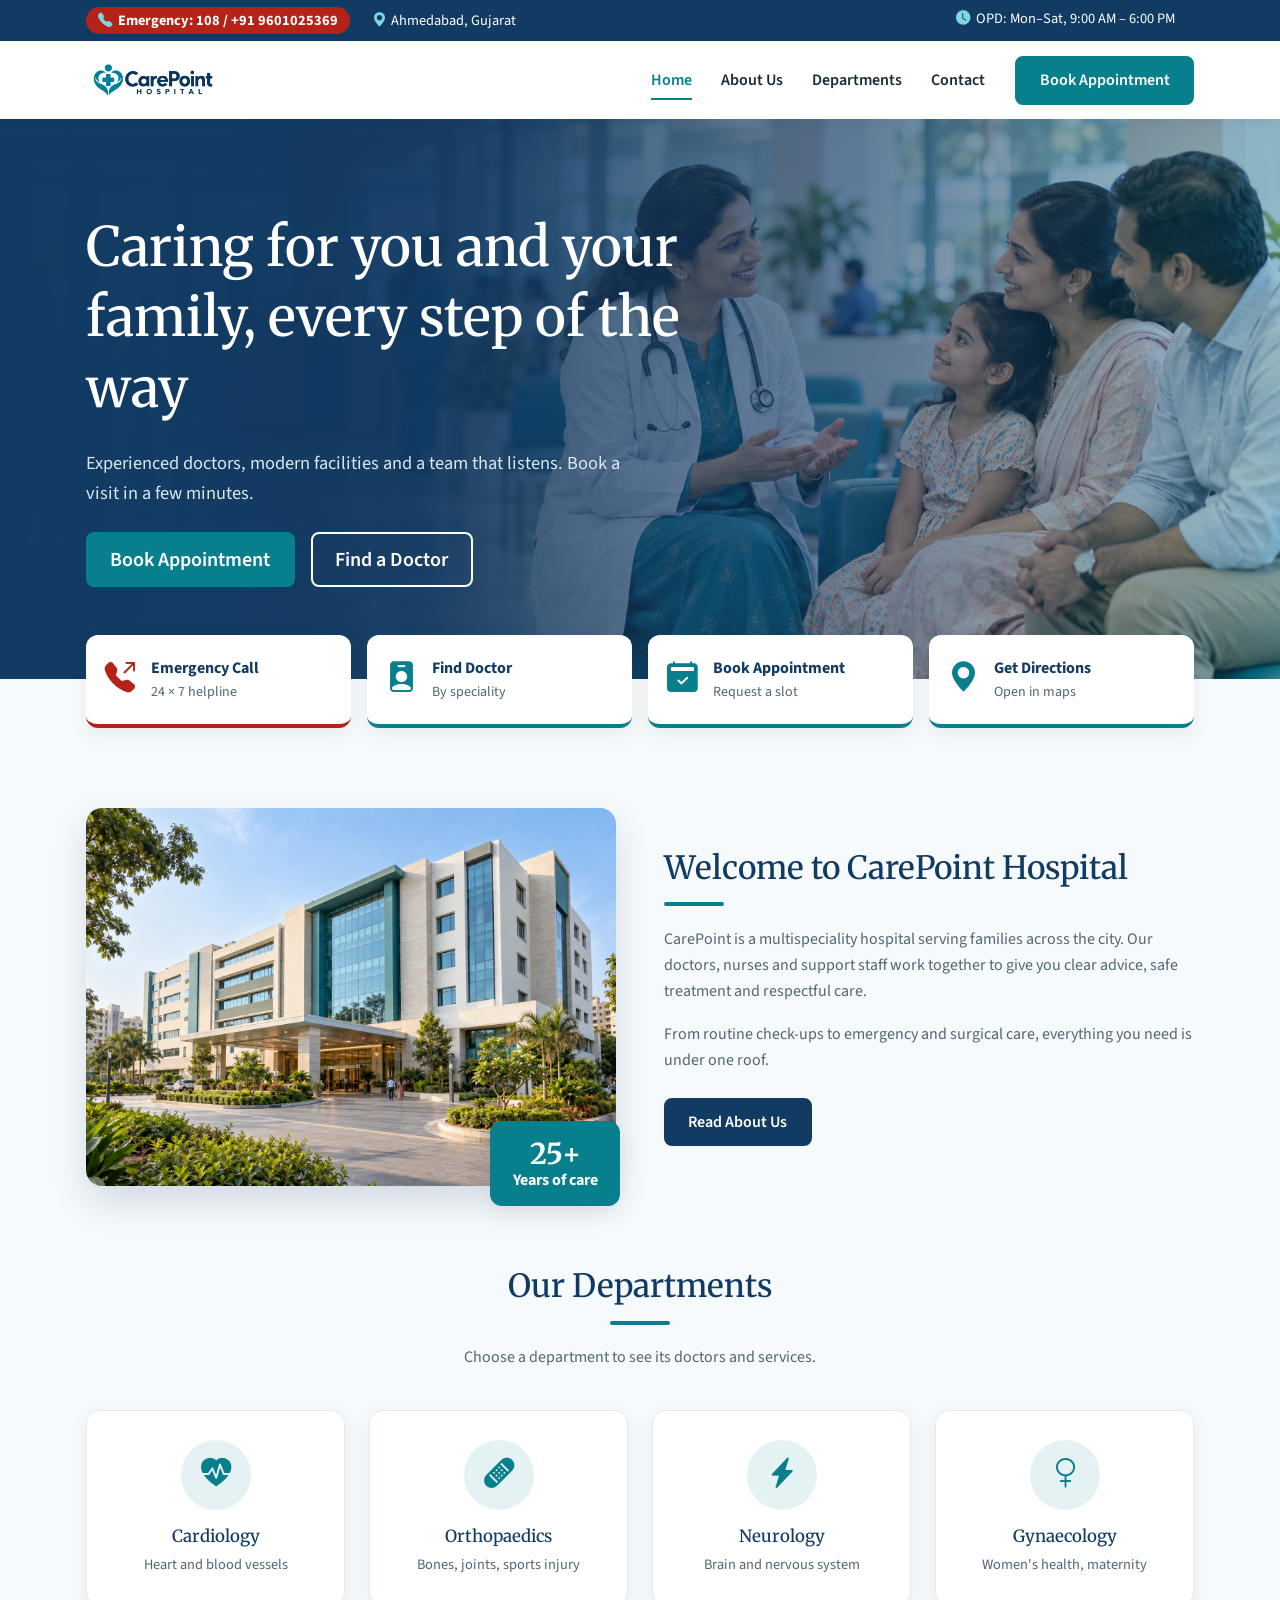
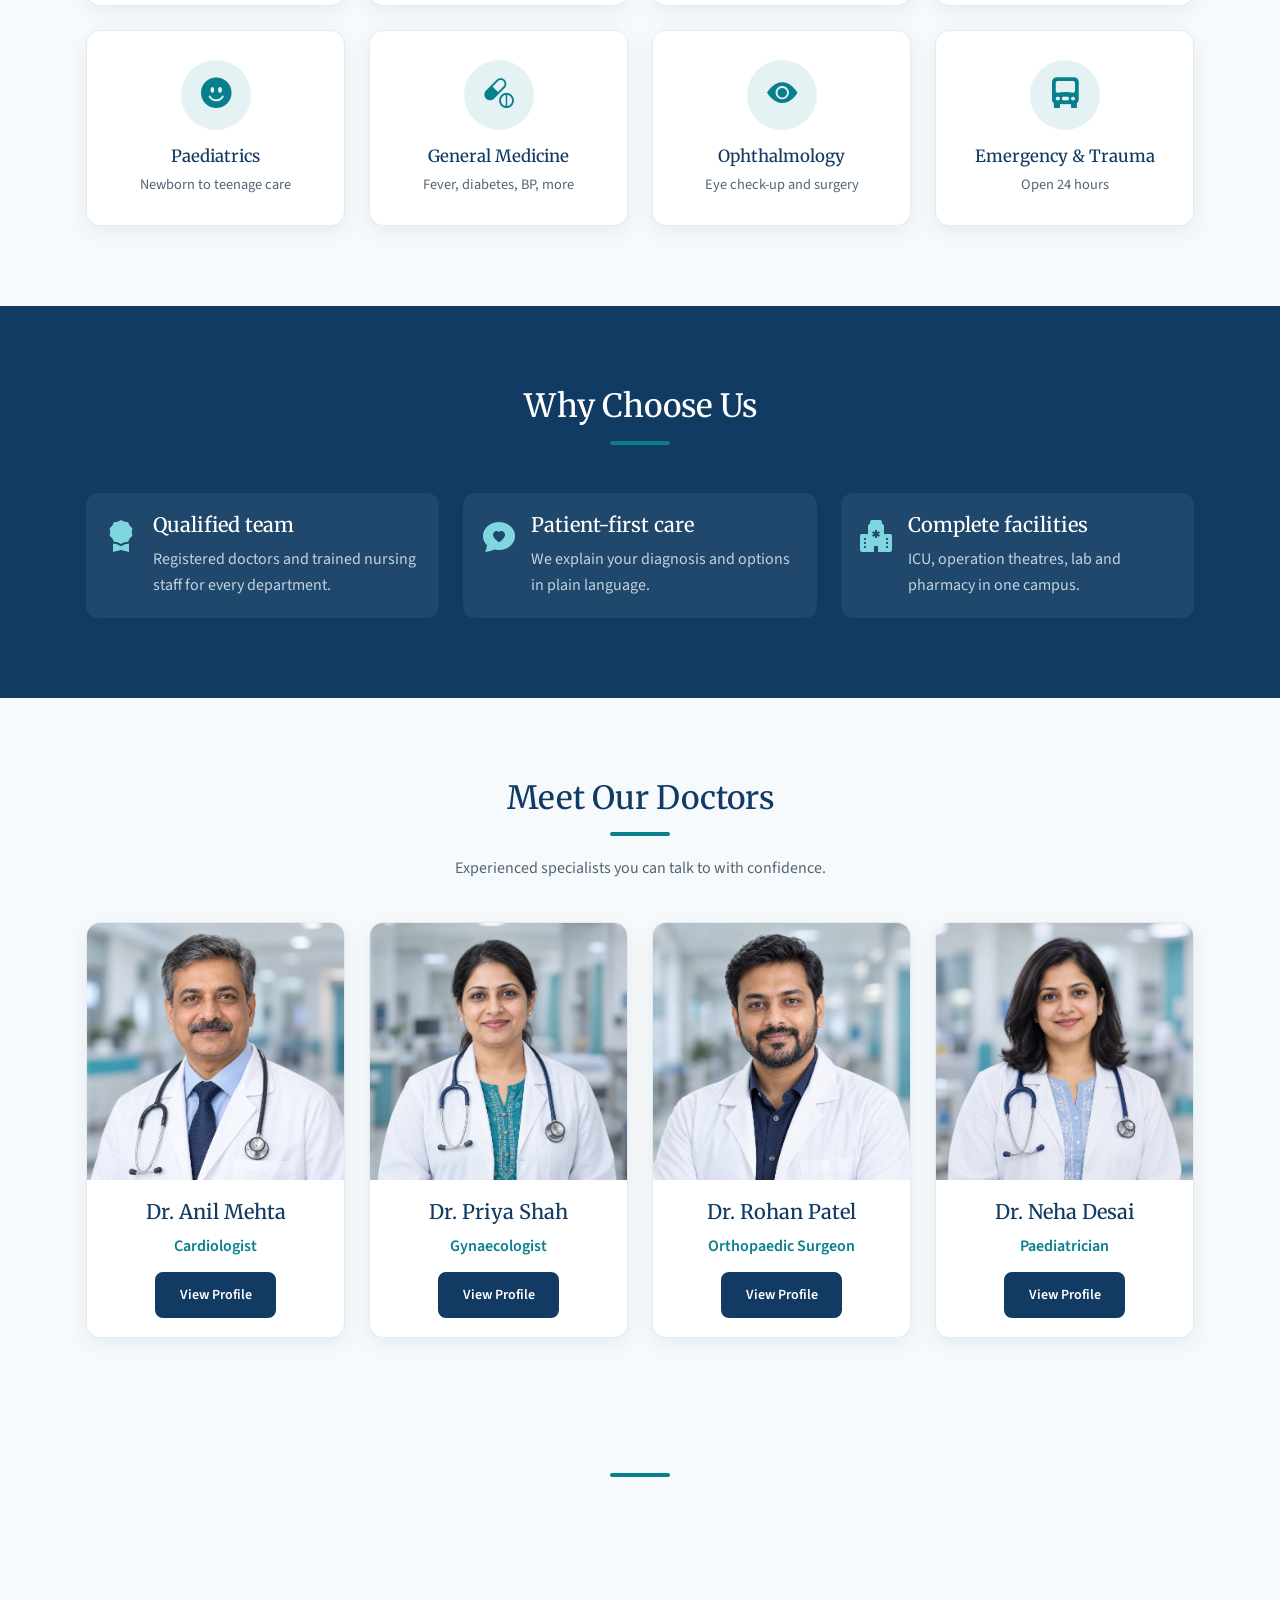
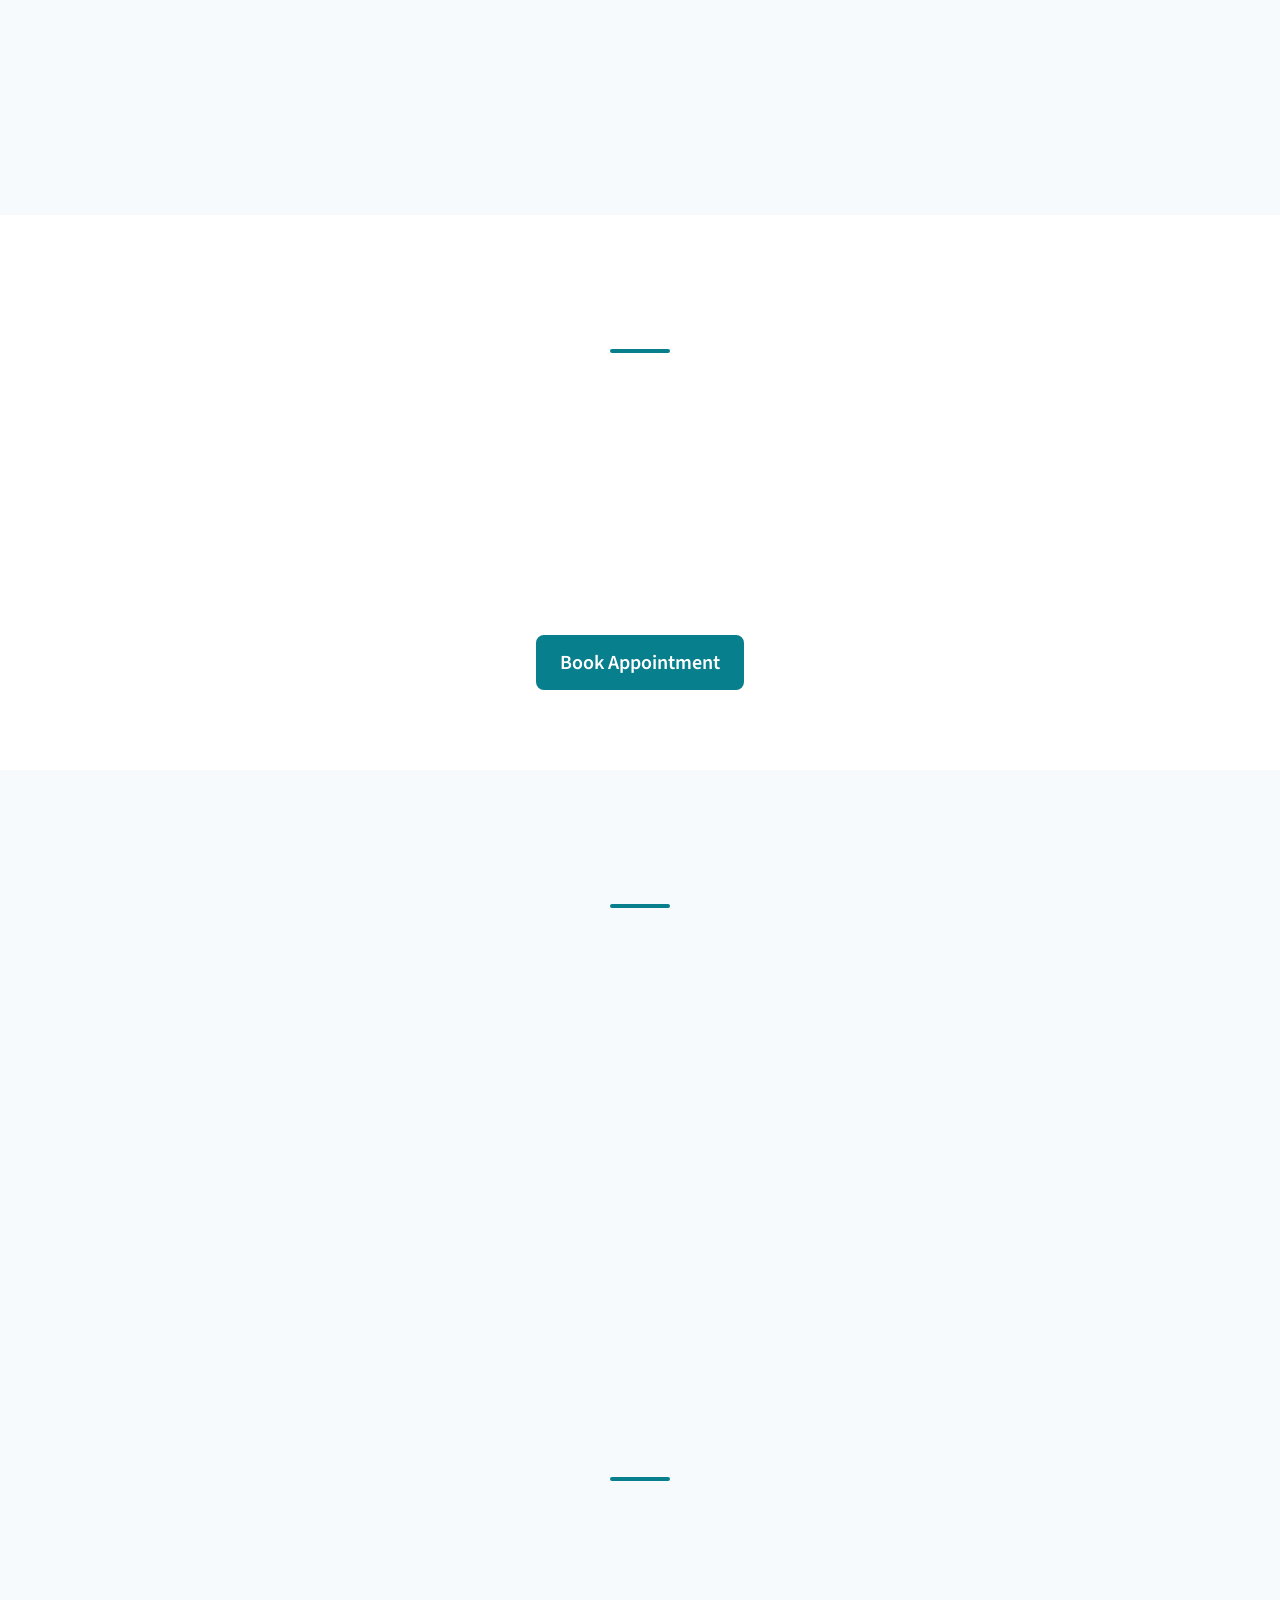
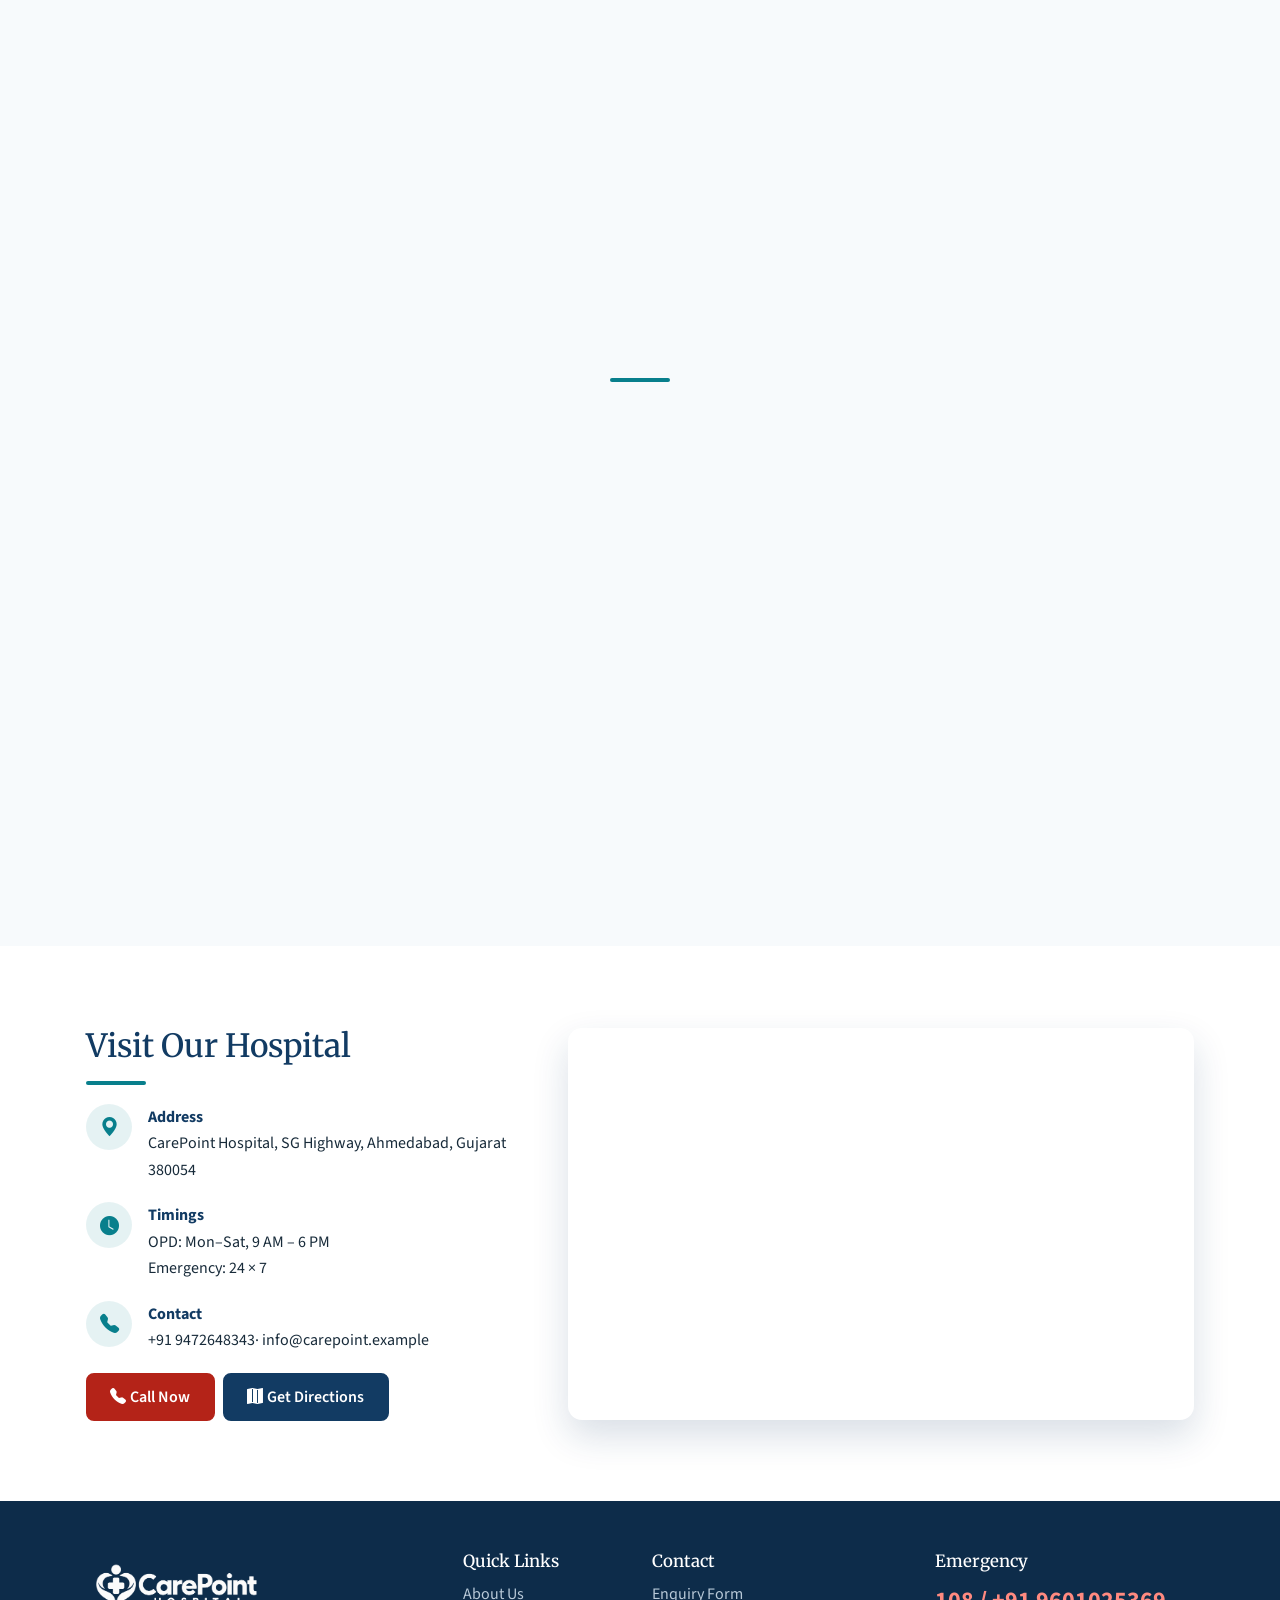
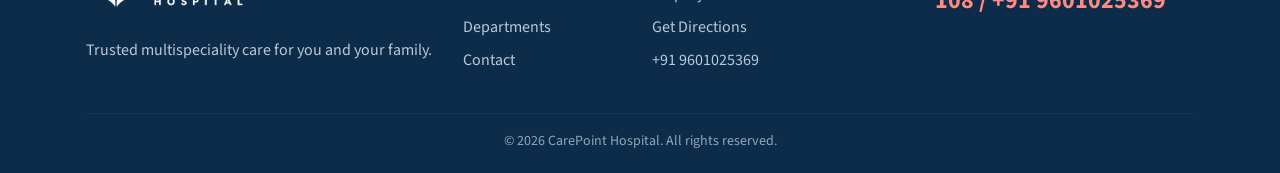
==== index.html @ 38ef0814 "hii" ====
<!DOCTYPE html>
<html lang="en">

<head>
    <meta charset="UTF-8">
    <meta name="viewport" content="width=device-width, initial-scale=1">
    <title>CarePoint Hospital | Trusted Multispeciality Care</title>
    <link href="https://cdn.jsdelivr.net/npm/bootstrap@5.3.3/dist/css/bootstrap.min.css" rel="stylesheet">
    <link href="https://cdn.jsdelivr.net/npm/bootstrap-icons@1.11.3/font/bootstrap-icons.min.css" rel="stylesheet">
    <link
        href="https://fonts.googleapis.com/css2?family=Merriweather:wght@700&family=Source+Sans+3:wght@400;600;700&display=swap"
        rel="stylesheet">
    <link href="css/style.css" rel="stylesheet">
    <link rel="stylesheet" href="css/styleres.css">
</head>

<body>

    <!-- TOP BAR -->
    <div class="top-bar">
        <div class="container d-flex flex-wrap justify-content-between">
            <div>
                <a href="tel:108" class="emergency"><i class="bi bi-telephone-fill"></i>Emergency: 108 / +91 9601025369</a>
                <span class="d-none d-md-inline"><i class="bi bi-geo-alt-fill"></i>Ahmedabad, Gujarat</span>
            </div>
            <span><i class="bi bi-clock-fill"></i>OPD: Mon–Sat, 9:00 AM – 6:00 PM</span>
        </div>
    </div>

    <!-- NAVBAR -->
    <nav class="navbar navbar-expand-lg sticky-top">
        <div class="container">
            <a class="navbar-brand" href="#"><img src="images/image.png" alt="CarePoint Hospital logo" width="180"
                    height="52"></a>
            <button class="navbar-toggler" data-bs-toggle="collapse" data-bs-target="#nav"
                aria-label="Toggle menu"><span class="navbar-toggler-icon"></span></button>
            <div class="collapse navbar-collapse" id="nav">
                <ul class="navbar-nav ms-auto align-items-lg-center">
                    <li class="nav-item"><a class="nav-link active" href="#home">Home</a></li>
                    <li class="nav-item"><a class="nav-link" href="about.html">About Us</a></li>
                    <li class="nav-item"><a class="nav-link" href="depart.html">Departments</a></li>
                    <!-- <li class="nav-item"><a class="nav-link" href="#doctors">Doctors</a></li>
                    <li class="nav-item"><a class="nav-link" href="#journey">Patient Guide</a></li> -->
                    <li class="nav-item"><a class="nav-link" href="contact.html">Contact</a></li>
                    <li class="nav-item ms-lg-3"><a class="btn btn-teal" href="#journey">Book Appointment</a></li>
                </ul>
            </div>
        </div>
    </nav>

    <!-- 1. HERO -->
    <header class="hero" id="home">
        <img src="images/image copy 2.png" alt="Doctors and nurses of CarePoint Hospital" width="1920" height="800">
        <div class="container">
            <div class="col-lg-7">
                <h1>Caring for you and your family, every step of the way</h1>
                <p class="my-4">Experienced doctors, modern facilities and a team that listens. Book a visit in a few
                    minutes.</p>
                <div class="btns d-flex flex-wrap gap-3">
                    <a href="#journey" class="btn btn-teal btn-lg">Book Appointment</a>
                    <a href="#doctors" class="btn btn-outline-light-x btn-lg">Find a Doctor</a>
                </div>
            </div>
        </div>
    </header>

    <!-- 2. QUICK ACCESS -->
    <div class="quick">
        <div class="container">
            <div class="row g-3">
                <div class="col-6 col-lg-3"><a href="tel:108" class="sos"><i
                            class="bi bi-telephone-outbound-fill"></i><span>Emergency Call<small>24 × 7
                                helpline</small></span></a></div>
                <div class="col-6 col-lg-3"><a href="#doctors"><i class="bi bi-person-badge-fill"></i><span>Find
                            Doctor<small>By speciality</small></span></a></div>
                <div class="col-6 col-lg-3"><a href="#journey"><i class="bi bi-calendar2-check-fill"></i><span>Book
                            Appointment<small>Request a slot</small></span></a></div>
                <div class="col-6 col-lg-3"><a href="#visit"><i class="bi bi-geo-alt-fill"></i><span>Get
                            Directions<small>Open in maps</small></span></a></div>
            </div>
        </div>
    </div>

    <!-- 3. WELCOME -->
    <section id="about">
        <div class="container">
            <div class="row align-items-center g-5">
                <div class="col-lg-6 reveal welcome-img">
                    <img src="images/image copy.png" alt="CarePoint Hospital building" width="700" height="500">
                    <div class="badge-exp"><span>25+</span>Years of care</div>
                </div>
                <div class="col-lg-6 reveal">
                    <h2>Welcome to CarePoint Hospital</h2>
                    <div class="divider left"></div>
                    <p>CarePoint is a multispeciality hospital serving families across the city. Our doctors, nurses and
                        support staff work together to give you clear advice, safe treatment and respectful care.</p>
                    <p>From routine check-ups to emergency and surgical care, everything you need is under one roof.</p>
                    <a href="#" class="btn btn-blue mt-2">Read About Us</a>
                </div>
            </div>
        </div>
    </section>

    <!-- 4. DEPARTMENTS -->
    <section id="departments" class="pt-0">
        <div class="container text-center">
            <h2 class="sec-title reveal">Our Departments</h2>
            <div class="divider"></div>
            <p class="sec-sub reveal">Choose a department to see its doctors and services.</p>
            <div class="row g-4">
                <div class="col-6 col-md-4 col-lg-3 reveal"><a href="#" class="card-x dept"><span class="ic"><i
                                class="bi bi-heart-pulse-fill"></i></span>
                        <h5>Cardiology</h5>
                        <p>Heart and blood vessels</p>
                    </a></div>
                <div class="col-6 col-md-4 col-lg-3 reveal"><a href="#" class="card-x dept"><span class="ic"><i
                                class="bi bi-bandaid-fill"></i></span>
                        <h5>Orthopaedics</h5>
                        <p>Bones, joints, sports injury</p>
                    </a></div>
                <div class="col-6 col-md-4 col-lg-3 reveal"><a href="#" class="card-x dept"><span class="ic"><i
                                class="bi bi-lightning-charge-fill"></i></span>
                        <h5>Neurology</h5>
                        <p>Brain and nervous system</p>
                    </a></div>
                <div class="col-6 col-md-4 col-lg-3 reveal"><a href="#" class="card-x dept"><span class="ic"><i
                                class="bi bi-gender-female"></i></span>
                        <h5>Gynaecology</h5>
                        <p>Women's health, maternity</p>
                    </a></div>
                <div class="col-6 col-md-4 col-lg-3 reveal"><a href="#" class="card-x dept"><span class="ic"><i
                                class="bi bi-emoji-smile-fill"></i></span>
                        <h5>Paediatrics</h5>
                        <p>Newborn to teenage care</p>
                    </a></div>
                <div class="col-6 col-md-4 col-lg-3 reveal"><a href="#" class="card-x dept"><span class="ic"><i
                                class="bi bi-capsule-pill"></i></span>
                        <h5>General Medicine</h5>
                        <p>Fever, diabetes, BP, more</p>
                    </a></div>
                <div class="col-6 col-md-4 col-lg-3 reveal"><a href="#" class="card-x dept"><span class="ic"><i
                                class="bi bi-eye-fill"></i></span>
                        <h5>Ophthalmology</h5>
                        <p>Eye check-up and surgery</p>
                    </a></div>
                <div class="col-6 col-md-4 col-lg-3 reveal"><a href="#" class="card-x dept"><span class="ic"><i
                                class="bi bi-truck-front-fill"></i></span>
                        <h5>Emergency &amp; Trauma</h5>
                        <p>Open 24 hours</p>
                    </a></div>
            </div>
        </div>
    </section>

    <!-- 5. WHY CHOOSE US -->
    <section class="why">
        <div class="container">
            <div class="text-center mb-5 reveal">
                <h2>Why Choose Us</h2>
                <div class="divider"></div>
            </div>
            <div class="row g-4">
                <div class="col-md-4 reveal">
                    <div class="why-item"><i class="bi bi-award-fill"></i>
                        <div>
                            <h5>Qualified team</h5>
                            <p class="mb-0">Registered doctors and trained nursing staff for every department.</p>
                        </div>
                    </div>
                </div>
                <div class="col-md-4 reveal">
                    <div class="why-item"><i class="bi bi-chat-heart-fill"></i>
                        <div>
                            <h5>Patient-first care</h5>
                            <p class="mb-0">We explain your diagnosis and options in plain language.</p>
                        </div>
                    </div>
                </div>
                <div class="col-md-4 reveal">
                    <div class="why-item"><i class="bi bi-hospital-fill"></i>
                        <div>
                            <h5>Complete facilities</h5>
                            <p class="mb-0">ICU, operation theatres, lab and pharmacy in one campus.</p>
                        </div>
                    </div>
                </div>
            </div>
        </div>
    </section>

    <!-- 6. DOCTORS -->
    <section id="doctors">
        <div class="container text-center">
            <h2 class="reveal">Meet Our Doctors</h2>
            <div class="divider"></div>
            <p class="sec-sub reveal">Experienced specialists you can talk to with confidence.</p>
            <div class="row g-4">
                <div class="col-sm-6 col-lg-3 reveal">
                    <div class="card-x doc">
                        <div class="photo"><img src="images/image copy 3.png" alt="Dr. Anil Mehta" width="400"
                                height="400">
                        </div>
                        <div class="info">
                            <h5>Dr. Anil Mehta</h5>
                            <p class="spec">Cardiologist</p><a href="#" class="btn btn-blue btn-sm">View Profile</a>
                        </div>
                    </div>
                </div>
                <div class="col-sm-6 col-lg-3 reveal">
                    <div class="card-x doc">
                        <div class="photo"><img src="images/image copy 4.png" alt="Dr. Priya Shah" width="400"
                                height="400">
                        </div>
                        <div class="info">
                            <h5>Dr. Priya Shah</h5>
                            <p class="spec">Gynaecologist</p><a href="#" class="btn btn-blue btn-sm">View Profile</a>
                        </div>
                    </div>
                </div>
                <div class="col-sm-6 col-lg-3 reveal">
                    <div class="card-x doc">
                        <div class="photo"><img src="images/image copy 5.png" alt="Dr. Rohan Patel" width="400"
                                height="400"></div>
                        <div class="info">
                            <h5>Dr. Rohan Patel</h5>
                            <p class="spec">Orthopaedic Surgeon</p><a href="#" class="btn btn-blue btn-sm">View
                                Profile</a>
                        </div>
                    </div>
                </div>
                <div class="col-sm-6 col-lg-3 reveal">
                    <div class="card-x doc">
                        <div class="photo"><img src="images/image copy 6.png" alt="Dr. Neha Desai" width="400"
                                height="400">
                        </div>
                        <div class="info">
                            <h5>Dr. Neha Desai</h5>
                            <p class="spec">Paediatrician</p><a href="#" class="btn btn-blue btn-sm">View Profile</a>
                        </div>
                    </div>
                </div>
            </div>
        </div>
    </section>

    <!-- 7. FACILITIES -->
    <section class="pt-0">
        <div class="container text-center">
            <h2 class="reveal">Our Facilities</h2>
            <div class="divider"></div>
            <p class="sec-sub reveal">Equipped to diagnose and treat under one roof.</p>
            <div class="row g-4">
                <div class="col-sm-6 col-lg-3 reveal">
                    <div class="fac"><img src="images/image copy 7.png" alt="Intensive care unit" width="600"
                            height="400">
                        <div class="cap">ICU<small>Round-the-clock monitoring</small></div>
                    </div>
                </div>
                <div class="col-sm-6 col-lg-3 reveal">
                    <div class="fac"><img src="images/image copy 8.png" alt="Operation theatre" width="600"
                            height="400">
                        <div class="cap">Operation Theatres<small>Modular, sterile theatres</small></div>
                    </div>
                </div>
                <div class="col-sm-6 col-lg-3 reveal">
                    <div class="fac"><img src="images/image copy 9.png" alt="Pathology laboratory" width="600"
                            height="400">
                        <div class="cap">Laboratory<small>Blood tests and imaging</small></div>
                    </div>
                </div>
                <div class="col-sm-6 col-lg-3 reveal">
                    <div class="fac"><img src="images/image copy 10.png" alt="Hospital pharmacy" width="600"
                            height="400">
                        <div class="cap">Pharmacy<small>In-house, open 24 hours</small></div>
                    </div>
                </div>
            </div>
        </div>
    </section>

    <!-- 8. PATIENT JOURNEY -->
    <section class="journey" id="journey">
        <div class="container text-center">
            <h2 class="reveal">Patient Care Journey</h2>
            <div class="divider"></div>
            <p class="sec-sub reveal">Four simple steps from home to consultation.</p>
            <div class="row">
                <div class="col-md-3 step reveal">
                    <div class="num"><i class="bi bi-grid-fill"></i></div>
                    <h5>Choose Department</h5>
                    <p>Pick the speciality you need.</p>
                </div>
                <div class="col-md-3 step reveal">
                    <div class="num"><i class="bi bi-person-lines-fill"></i></div>
                    <h5>Select Doctor</h5>
                    <p>Check profile and timings.</p>
                </div>
                <div class="col-md-3 step reveal">
                    <div class="num"><i class="bi bi-calendar-plus-fill"></i></div>
                    <h5>Request Appointment</h5>
                    <p>Our team confirms by call.</p>
                </div>
                <div class="col-md-3 step reveal">
                    <div class="num"><i class="bi bi-hospital"></i></div>
                    <h5>Visit the Hospital</h5>
                    <p>Bring ID and past reports.</p>
                </div>
            </div>
            <a href="#" class="btn btn-teal btn-lg mt-4">Book Appointment</a>
        </div>
    </section>

    <!-- 9. PACKAGES -->
    <section>
        <div class="container text-center">
            <h2 class="reveal">Health Check-up Packages</h2>
            <div class="divider"></div>
            <p class="sec-sub reveal">Prices and tests below are samples; please confirm at the front desk.</p>
            <div class="row g-4 justify-content-center">
                <div class="col-md-4 reveal">
                    <div class="card-x pkg">
                        <h5>Basic Check-up</h5>
                        <div class="price">₹999</div>
                        <ul class="text-start">
                            <li><i class="bi bi-check-circle-fill"></i>Complete blood count</li>
                            <li><i class="bi bi-check-circle-fill"></i>Blood sugar</li>
                            <li><i class="bi bi-check-circle-fill"></i>Blood pressure &amp; BMI</li>
                        </ul><a href="#visit" class="btn btn-blue w-100">Enquire Now</a>
                    </div>
                </div>
                <div class="col-md-4 reveal">
                    <div class="card-x pkg featured"><span class="tag">Popular</span>
                        <h5>Executive Check-up</h5>
                        <div class="price">₹2,999</div>
                        <ul class="text-start">
                            <li><i class="bi bi-check-circle-fill"></i>Everything in Basic</li>
                            <li><i class="bi bi-check-circle-fill"></i>Lipid and liver profile</li>
                            <li><i class="bi bi-check-circle-fill"></i>ECG and chest X-ray</li>
                        </ul><a href="#visit" class="btn btn-teal w-100">Enquire Now</a>
                    </div>
                </div>
                <div class="col-md-4 reveal">
                    <div class="card-x pkg">
                        <h5>Senior Citizen</h5>
                        <div class="price">₹3,499</div>
                        <ul class="text-start">
                            <li><i class="bi bi-check-circle-fill"></i>Heart and kidney tests</li>
                            <li><i class="bi bi-check-circle-fill"></i>Bone health screening</li>
                            <li><i class="bi bi-check-circle-fill"></i>Physician consultation</li>
                        </ul><a href="#visit" class="btn btn-blue w-100">Enquire Now</a>
                    </div>
                </div>
            </div>
        </div>
    </section>

    <!-- 10. TESTIMONIALS -->
    <section class="pt-0">
        <div class="container text-center">
            <h2 class="reveal">Patient Experiences</h2>
            <div class="divider"></div>
            <p class="sec-sub reveal">Shared with the patients' permission. Replace with real feedback.</p>
            <div class="row g-4 text-start">
                <div class="col-md-4 reveal">
                    <div class="card-x testi">
                        <div class="quote">“</div>
                        <div class="stars mb-2"><i class="bi bi-star-fill"></i><i class="bi bi-star-fill"></i><i
                                class="bi bi-star-fill"></i><i class="bi bi-star-fill"></i><i
                                class="bi bi-star-fill"></i></div>
                        <p>The doctor took time to explain my treatment, and the staff guided us at every step.</p>
                        <div class="who"><img src="images/image copy 11.png" alt="Patient photo" width="80" height="80">
                            <div><strong>Ramesh P.</strong><small class="text-muted">Cardiology patient</small></div>
                        </div>
                    </div>
                </div>
                <div class="col-md-4 reveal">
                    <div class="card-x testi">
                        <div class="quote">“</div>
                        <div class="stars mb-2"><i class="bi bi-star-fill"></i><i class="bi bi-star-fill"></i><i
                                class="bi bi-star-fill"></i><i class="bi bi-star-fill"></i><i
                                class="bi bi-star-fill"></i></div>
                        <p>Clean rooms, caring nurses and a smooth discharge. We felt looked after.</p>
                        <div class="who"><img src="images/image copy 12.png" alt="Patient photo" width="80" height="80">
                            <div><strong>Kavita S.</strong><small class="text-muted">Maternity patient</small></div>
                        </div>
                    </div>
                </div>
                <div class="col-md-4 reveal">
                    <div class="card-x testi">
                        <div class="quote">“</div>
                        <div class="stars mb-2"><i class="bi bi-star-fill"></i><i class="bi bi-star-fill"></i><i
                                class="bi bi-star-fill"></i><i class="bi bi-star-fill"></i><i
                                class="bi bi-star-half"></i></div>
                        <p>Quick appointment, short waiting time and clear advice for my knee pain.</p>
                        <div class="who"><img src="images/image copy 13.png" alt="Patient photo" width="80" height="80">
                            <div><strong>Imran K.</strong><small class="text-muted">Orthopaedics patient</small></div>
                        </div>
                    </div>
                </div>
            </div>
        </div>
    </section>

    <!-- 11. ARTICLES -->
    <section class="pt-0">
        <div class="container text-center">
            <h2 class="reveal">Health &amp; Wellness Articles</h2>
            <div class="divider"></div>
            <p class="sec-sub reveal">Practical advice from our doctors.</p>
            <div class="row g-4 text-start">
                <div class="col-md-4 reveal">
                    <article class="card-x art">
                        <div class="imgwrap"><img src="images/image copy 14.png" alt="Healthy heart foods" width="600"
                                height="375"></div>
                        <div class="body">
                            <div class="meta">Heart Health · 12 Oct 2026</div>
                            <h5><a href="#">5 everyday habits for a stronger heart</a></h5>
                            <p class="mb-0">Small changes in food and movement that protect your heart.</p>
                        </div>
                    </article>
                </div>
                <div class="col-md-4 reveal">
                    <article class="card-x art">
                        <div class="imgwrap"><img src="images/image copy 15.png" alt="Child getting vaccinated"
                                width="600" height="375"></div>
                        <div class="body">
                            <div class="meta">Child Care · 05 Oct 2026</div>
                            <h5><a href="#">Vaccination schedule every parent should know</a></h5>
                            <p class="mb-0">A simple guide from birth to five years.</p>
                        </div>
                    </article>
                </div>
                <div class="col-md-4 reveal">
                    <article class="card-x art">
                        <div class="imgwrap"><img src="images/image copy 16.png" alt="Person walking outdoors"
                                width="600" height="375"></div>
                        <div class="body">
                            <div class="meta">Wellness · 28 Sep 2026</div>
                            <h5><a href="#">Managing diabetes with food and exercise</a></h5>
                            <p class="mb-0">Daily steps to keep blood sugar in range.</p>
                        </div>
                    </article>
                </div>
            </div>
        </div>
    </section>

    <!-- 12. VISIT -->
    <section class="visit" id="visit" style="background:#fff">
        <div class="container">
            <div class="row g-5 align-items-center">
                <div class="col-lg-5 reveal">
                    <h2>Visit Our Hospital</h2>
                    <div class="divider left"></div>
                    <div class="info-row"><i class="bi bi-geo-alt-fill"></i>
                        <div><strong>Address</strong>CarePoint Hospital, SG Highway, Ahmedabad, Gujarat 380054</div>
                    </div>
                    <div class="info-row"><i class="bi bi-clock-fill"></i>
                        <div><strong>Timings</strong>OPD: Mon–Sat, 9 AM – 6 PM<br>Emergency: 24 × 7</div>
                    </div>
                    <div class="info-row"><i class="bi bi-telephone-fill"></i>
                        <div><strong>Contact</strong>+91 9472648343· info@carepoint.example</div>
                    </div>
                    <div class="d-flex flex-wrap gap-2 mt-3">
                        <a href="tel:+917900000000" class="btn btn-emergency"><i
                                class="bi bi-telephone-fill me-1"></i>Call Now</a>
                        <a href="https://maps.google.com" target="_blank" rel="noopener" class="btn btn-blue"><i
                                class="bi bi-map-fill me-1"></i>Get Directions</a>
                    </div>
                </div>
                <div class="col-lg-7 map reveal"><iframe
                        src="https://www.google.com/maps/embed?pb=!1m18!1m12!1m3!1d7332.050254988505!2d72.49318868893486!3d23.242172674258033!2m3!1f0!2f0!3f0!3m2!1i1024!2i768!4f13.1!3m3!1m2!1s0x395c25e05241e8d7%3A0x178776f66d5e9595!2sMy%20life%20hospital!5e0!3m2!1sen!2sin!4v1792065778115!5m2!1sen!2sin"
                        width="600" height="450" style="border:0;" allowfullscreen="" loading="lazy"
                        referrerpolicy="strict-origin-when-cross-origin"></iframe></div>
            </div>
        </div>
    </section>

    <!-- FOOTER -->
    <footer>
        <div class="container">
            <div class="row g-4">
                <div class="col-lg-4"><img src="images/image copy 17.png" alt="CarePoint Hospital" width="180" height="52"
                        class="mb-3">
                    <p style="color:#b8c9d8">Trusted multispeciality care for you and your family.</p>
                </div>
                <div class="col-6 col-lg-2">
                    <h5>Quick Links</h5>
                    <ul>
                        <li><a href="about.html">About Us</a></li>
                        <li><a href="#departments">Departments</a></li>
                        <!-- <li><a href="#doctors">Doctors</a></li>
                        <li><a href="#journey">Patient Guide</a></li> -->
                         <li><a href="#departments">Contact</a></li>
                    </ul>
                </div>
               <div class="col-6 col-lg-3">
                    <h5>Contact</h5>
                    <ul>
                        <li><a href="#enquiry">Enquiry Form</a></li>
                        <li><a href="https://maps.google.com" target="_blank" rel="noopener">Get Directions</a></li>
                        <li><a href="tel:+919601025369">+91 9601025369</a></li>
                    </ul>
                </div>
                <div class="col-lg-3">
                    <h5>Emergency</h5>
                    <p class="fs-4 mb-0" style="color:#ff8a80;font-weight:700">108 / +91 9601025369</p>
                </div>
            </div>
            <hr class="mt-4">
            <p class="text-center small mb-0" style="color:#8fa6b8">© 2026 CarePoint Hospital. All rights reserved.</p>
        </div>
    </footer>

    <!-- <a href="tel:108" class="sos-float" aria-label="Emergency call"><i class="bi bi-telephone-fill"></i></a> -->

    <script src="https://cdn.jsdelivr.net/npm/bootstrap@5.3.3/dist/js/bootstrap.bundle.min.js"></script>
    <script>
        // Fade-in on scroll
        const io = new IntersectionObserver((es) => es.forEach(e => { if (e.isIntersecting) { e.target.classList.add('show'); io.unobserve(e.target); } }), { threshold: .12 });
        document.querySelectorAll('.reveal').forEach(el => io.observe(el));
    </script>
</body>

</html>
---- css/style.css ----
/* ===== Theme tokens ===== */
:root {
    --bg: #F7FAFC;
    --card: #FFFFFF;
    --blue: #123B63;
    --teal: #087F8C;
    --text: #182B3A;
    --muted: #526574;
    --emergency: #B42318;
    --line: #E3EBF1;
    --shadow: 0 6px 20px rgba(18, 59, 99, .08);
    --shadow-lg: 0 16px 36px rgba(18, 59, 99, .16);
}

html {
    scroll-behavior: smooth;
    scroll-padding-top: 90px
}

body {
    font-family: 'Source Sans 3', sans-serif;
    background: var(--bg);
    color: var(--text);
    line-height: 1.65
}

h1,
h2,
h3,
h4,
h5 {
    font-family: 'Merriweather', serif;
    color: var(--blue);
    line-height: 1.3
}

p {
    color: var(--muted)
}

a {
    color: var(--teal)
}

img {
    max-width: 100%;
    height: auto
}

:focus-visible {
    outline: 3px solid var(--teal);
    outline-offset: 2px
}

/* ===== Top bar ===== */
.top-bar {
    background: var(--blue);
    color: #fff;
    font-size: .9rem;
    padding: .45rem 0
}

.top-bar span,
.top-bar a {
    color: #fff;
    text-decoration: none;
    margin-right: 1.2rem;
    display: inline-block
}

.top-bar i {
    color: #7fd6de;
    margin-right: .35rem
}

.top-bar .emergency {
    background: var(--emergency);
    padding: .1rem .75rem;
    border-radius: 50px;
    font-weight: 700;
    animation: pulse 2s infinite
}

@keyframes pulse {
    0% {
        box-shadow: 0 0 0 0 rgba(180, 35, 24, .6)
    }

    70% {
        box-shadow: 0 0 0 10px rgba(180, 35, 24, 0)
    }

    100% {
        box-shadow: 0 0 0 0 rgba(180, 35, 24, 0)
    }
}

/* ===== Navbar ===== */
.navbar {
    background: #fff;
    box-shadow: 0 2px 12px rgba(18, 59, 99, .08)
}

.navbar-brand img {
    height: 52px;
    width: auto
}

.navbar .nav-link {
    color: var(--text);
    font-weight: 600;
    padding: .5rem .9rem !important;
    position: relative
}

.navbar .nav-link::after {
    content: "";
    position: absolute;
    left: .9rem;
    right: .9rem;
    bottom: 2px;
    height: 2px;
    background: var(--teal);
    transform: scaleX(0);
    transition: transform .3s
}

.navbar .nav-link:hover,
.navbar .nav-link.active {
    color: var(--teal)
}

.navbar .nav-link:hover::after,
.navbar .nav-link.active::after {
    transform: scaleX(1)
}

/* ===== Buttons ===== */
.btn-teal,
.btn-outline-light-x,
.btn-blue,
.btn-emergency {
    border-radius: 8px;
    font-weight: 600;
    padding: .65rem 1.4rem;
    transition: .3s
}

.btn-teal {
    background: var(--teal);
    color: #fff;
    border: 2px solid var(--teal)
}

.btn-teal:hover {
    background: var(--blue);
    border-color: var(--blue);
    color: #fff;
    transform: translateY(-3px);
    box-shadow: var(--shadow)
}

.btn-outline-light-x {
    border: 2px solid #fff;
    color: #fff;
    background: transparent
}

.btn-outline-light-x:hover {
    background: #fff;
    color: var(--blue);
    transform: translateY(-3px)
}

.btn-blue {
    background: var(--blue);
    color: #fff;
    border: 2px solid var(--blue)
}

.btn-blue:hover {
    background: var(--teal);
    border-color: var(--teal);
    color: #fff;
    transform: translateY(-3px)
}

.btn-emergency {
    background: var(--emergency);
    color: #fff;
    border: 2px solid var(--emergency)
}

.btn-emergency:hover {
    background: #8e1a10;
    color: #fff
}

/* ===== Hero ===== */
.hero {
    position: relative;
    color: #fff;
    min-height: 560px;
    display: flex;
    align-items: center;
    overflow: hidden
}

.hero>img {
    position: absolute;
    inset: 0;
    width: 100%;
    height: 100%;
    object-fit: cover;
    z-index: 0;
    animation: slowzoom 18s ease-in-out infinite alternate
}

.hero::before {
    content: "";
    position: absolute;
    inset: 0;
    background: linear-gradient(100deg, rgba(18, 59, 99, .95) 15%, rgba(18, 59, 99, .55) 70%, rgba(8, 127, 140, .3));
    z-index: 1
}

.hero .container {
    position: relative;
    z-index: 2
}

.hero h1 {
    color: #fff;
    font-size: clamp(2rem, 4.5vw, 3.4rem);
    animation: rise .9s both
}

.hero p {
    color: #dbe8f2;
    font-size: 1.15rem;
    max-width: 560px;
    animation: rise .9s .2s both
}

.hero .btns {
    animation: rise .9s .4s both
}

@keyframes rise {
    from {
        opacity: 0;
        transform: translateY(30px)
    }

    to {
        opacity: 1;
        transform: none
    }
}

@keyframes slowzoom {
    to {
        transform: scale(1.08)
    }
}

/* ===== Quick access ===== */
.quick {
    margin-top: -60px;
    position: relative;
    z-index: 5
}

.quick a {
    display: flex;
    align-items: center;
    gap: 1rem;
    background: var(--card);
    border-radius: 12px;
    padding: 1.2rem;
    text-decoration: none;
    color: var(--blue);
    font-weight: 700;
    box-shadow: var(--shadow);
    border-bottom: 4px solid var(--teal);
    transition: .3s;
    height: 100%
}

.quick a i {
    font-size: 1.9rem;
    color: var(--teal);
    transition: .3s
}

.quick a small {
    display: block;
    font-weight: 400;
    color: var(--muted)
}

.quick a:hover {
    transform: translateY(-6px);
    box-shadow: var(--shadow-lg)
}

.quick a:hover i {
    transform: scale(1.2) rotate(-6deg)
}

.quick a.sos {
    border-bottom-color: var(--emergency)
}

.quick a.sos i {
    color: var(--emergency)
}

/* ===== Sections ===== */
section {
    padding: 80px 0
}

.sec-title {
    margin-bottom: .5rem
}

.sec-sub {
    max-width: 620px;
    margin: 0 auto 2.5rem
}

.divider {
    width: 60px;
    height: 4px;
    background: var(--teal);
    border-radius: 4px;
    margin: .8rem auto 1.2rem
}

.divider.left {
    margin-left: 0
}

/* Welcome */
.welcome-img {
    position: relative
}

.welcome-img img {
    border-radius: 16px;
    box-shadow: var(--shadow-lg);
    width: 100%
}

.welcome-img .badge-exp {
    position: absolute;
    bottom: -20px;
    right: 20px;
    background: var(--teal);
    color: #fff;
    padding: 1rem 1.4rem;
    border-radius: 12px;
    box-shadow: var(--shadow);
    font-weight: 700;
    text-align: center;
    line-height: 1.2
}

.welcome-img .badge-exp span {
    display: block;
    font-size: 1.8rem;
    font-family: 'Merriweather', serif
}

/* Cards */
.card-x {
    background: var(--card);
    border: 1px solid var(--line);
    border-radius: 14px;
    box-shadow: var(--shadow);
    transition: .35s;
    height: 100%
}

.card-x:hover {
    transform: translateY(-8px);
    box-shadow: var(--shadow-lg)
}

/* Departments */
.dept {
    padding: 1.8rem 1.2rem;
    text-align: center;
    text-decoration: none;
    display: block;
    color: var(--text)
}

.dept .ic {
    width: 70px;
    height: 70px;
    border-radius: 50%;
    background: rgba(8, 127, 140, .1);
    color: var(--teal);
    display: inline-flex;
    align-items: center;
    justify-content: center;
    font-size: 1.9rem;
    margin-bottom: 1rem;
    transition: .35s
}

.dept h5 {
    font-size: 1.05rem;
    margin-bottom: .3rem
}

.dept p {
    font-size: .9rem;
    margin: 0
}

.dept:hover .ic {
    background: var(--teal);
    color: #fff;
    transform: rotateY(180deg)
}

.dept:hover h5 {
    color: var(--teal)
}

/* Why choose us */
.why {
    background: var(--blue)
}

.why h2,
.why h5 {
    color: #fff
}

.why p {
    color: #c3d3e0
}

.why-item {
    display: flex;
    gap: 1rem;
    padding: 1.2rem;
    border-radius: 12px;
    background: rgba(255, 255, 255, .06);
    transition: .3s;
    height: 100%
}

.why-item:hover {
    background: rgba(255, 255, 255, .14);
    transform: translateX(6px)
}

.why-item i {
    font-size: 2rem;
    color: #7fd6de
}

/* Doctors */
.doc {
    overflow: hidden;
    text-align: center
}

.doc .photo {
    overflow: hidden
}

.doc .photo img {
    width: 100%;
    aspect-ratio: 1/1;
    object-fit: cover;
    transition: transform .6s
}

.doc:hover .photo img {
    transform: scale(1.08)
}

.doc .info {
    padding: 1.2rem
}

.doc .spec {
    color: var(--teal);
    font-weight: 600;
    margin-bottom: .8rem
}

/* Facilities */
.fac {
    position: relative;
    overflow: hidden;
    border-radius: 14px;
    box-shadow: var(--shadow)
}

.fac img {
    width: 100%;
    aspect-ratio: 3/2;
    object-fit: cover;
    transition: transform .6s;
    display: block
}

.fac .cap {
    position: absolute;
    left: 0;
    right: 0;
    bottom: 0;
    padding: 1.4rem 1rem .9rem;
    background: linear-gradient(transparent, rgba(18, 59, 99, .92));
    color: #fff;
    font-weight: 700;
    transition: .3s
}

.fac .cap small {
    display: block;
    font-weight: 400;
    opacity: 0;
    max-height: 0;
    transition: .35s
}

.fac:hover img {
    transform: scale(1.1)
}

.fac:hover .cap small {
    opacity: 1;
    max-height: 50px
}

/* Journey */
.journey {
    background: #fff
}

.step {
    text-align: center;
    position: relative;
    padding: 0 .5rem
}

.step .num {
    width: 80px;
    height: 80px;
    border-radius: 50%;
    background: var(--card);
    border: 3px solid var(--teal);
    color: var(--teal);
    display: flex;
    align-items: center;
    justify-content: center;
    font-size: 2rem;
    margin: 0 auto 1rem;
    transition: .35s;
    position: relative;
    z-index: 2
}

.step:hover .num {
    background: var(--teal);
    color: #fff;
    transform: scale(1.1)
}

.step:not(:last-child)::after {
    content: "";
    position: absolute;
    top: 40px;
    left: calc(50% + 45px);
    width: calc(100% - 90px);
    border-top: 3px dashed #b7d4d8;
    z-index: 1
}

@media(max-width:767px) {
    .step:not(:last-child)::after {
        display: none
    }

    .step {
        margin-bottom: 1.5rem
    }
}

/* Packages */
.pkg {
    padding: 2rem 1.6rem;
    position: relative
}

.pkg .price {
    font-family: 'Merriweather', serif;
    font-size: 1.9rem;
    color: var(--teal)
}

.pkg ul {
    list-style: none;
    padding: 0;
    margin: 1rem 0 1.5rem
}

.pkg li {
    padding: .3rem 0;
    color: var(--muted)
}

.pkg li i {
    color: var(--teal);
    margin-right: .5rem
}

.pkg.featured {
    border: 2px solid var(--teal)
}

.pkg .tag {
    position: absolute;
    top: -14px;
    right: 20px;
    background: var(--teal);
    color: #fff;
    padding: .2rem .9rem;
    border-radius: 50px;
    font-size: .8rem;
    font-weight: 700
}

/* Testimonials */
.testi {
    padding: 1.8rem
}

.testi .quote {
    font-size: 2rem;
    color: var(--teal);
    line-height: 1
}

.testi .who {
    display: flex;
    align-items: center;
    gap: .8rem;
    margin-top: 1rem
}

.testi .who img {
    width: 56px;
    height: 56px;
    border-radius: 50%;
    object-fit: cover;
    border: 2px solid var(--teal)
}

.testi .who strong {
    display: block;
    color: var(--blue)
}

.stars {
    color: #E8A317
}

/* Articles */
.art {
    overflow: hidden
}

.art img {
    width: 100%;
    aspect-ratio: 16/10;
    object-fit: cover;
    transition: transform .6s
}

.art:hover img {
    transform: scale(1.08)
}

.art .imgwrap {
    overflow: hidden
}

.art .body {
    padding: 1.3rem
}

.art .meta {
    font-size: .85rem;
    color: var(--teal);
    font-weight: 600
}

.art h5 a {
    color: var(--blue);
    text-decoration: none
}

.art:hover h5 a {
    color: var(--teal)
}

/* Visit */
.visit .info-row {
    display: flex;
    gap: 1rem;
    margin-bottom: 1.2rem
}

.visit .info-row i {
    width: 46px;
    height: 46px;
    flex: none;
    border-radius: 50%;
    background: rgba(8, 127, 140, .1);
    color: var(--teal);
    display: flex;
    align-items: center;
    justify-content: center;
    font-size: 1.2rem
}

.visit .info-row strong {
    color: var(--blue);
    display: block
}

.visit .map img {
    width: 100%;
    border-radius: 14px;
    box-shadow: var(--shadow-lg)
}

/* Footer */
footer {
    background: #0d2c4a;
    color: #b8c9d8;
    padding: 50px 0 20px
}

footer h5 {
    color: #fff;
    font-size: 1.05rem
}

footer a {
    color: #b8c9d8;
    text-decoration: none;
    transition: .3s
}

footer a:hover {
    color: #7fd6de;
    padding-left: 4px
}

footer ul {
    list-style: none;
    padding: 0
}

footer li {
    margin-bottom: .4rem
}

footer hr {
    border-color: rgba(255, 255, 255, .15)
}

/* Floating emergency button */
.sos-float {
    position: fixed;
    right: 20px;
    bottom: 20px;
    z-index: 99;
    width: 58px;
    height: 58px;
    border-radius: 50%;
    background: var(--emergency);
    color: #fff;
    display: flex;
    align-items: center;
    justify-content: center;
    font-size: 1.5rem;
    text-decoration: none;
    animation: pulse 2s infinite
}

.sos-float:hover {
    color: #fff;
    transform: scale(1.1)
}

/* Scroll reveal (one gentle effect) */
.reveal {
    opacity: 0;
    transform: translateY(28px);
    transition: opacity .7s, transform .7s
}

.reveal.show {
    opacity: 1;
    transform: none
}

@media(prefers-reduced-motion:reduce) {
    * {
        animation: none !important;
        transition: none !important
    }

    .reveal {
        opacity: 1;
        transform: none
    }
}
---- css/styleres.css ----
/* =====================================================
   responsive.css  -  load AFTER style.css (and page css)
   Breakpoints: 1600+ | <=1199 | <=991 | 768-991 | <=767 | <=575 | <=380
   ===================================================== */

/* ---------- Base safety (all screens) ---------- */
body{overflow-x:clip}                 /* stops sideways scroll, keeps sticky navbar working */
img,iframe,video,svg{max-width:100%}
iframe{border:0}
.row>*{min-width:0}                   /* lets long words/emails wrap inside columns */
.container{padding-left:16px;padding-right:16px}
a[href^="mailto"],a[href^="tel"]{overflow-wrap:anywhere}

/* Map embed (the iframe is not an <img>, so it needs its own rule) */
.visit .map iframe{display:block;width:100%;height:auto;aspect-ratio:16/10;border-radius:14px;box-shadow:var(--shadow-lg)}

/* ---------- Very large screens ---------- */
@media (min-width:1600px){
  .container{max-width:1440px}
  .hero{min-height:680px}
  html{font-size:17px}
}

/* ---------- Small laptops ---------- */
@media (max-width:1199.98px){
  .navbar .nav-link{padding:.5rem .6rem!important;font-size:.95rem}
  .navbar .btn-teal{padding:.55rem 1rem}
}

/* ---------- Tablets & below (mobile menu) ---------- */
@media (max-width:991.98px){
  section{padding:64px 0}
  .navbar-collapse{margin-top:.6rem;padding:.4rem 0 1rem;border-top:1px solid var(--line);max-height:calc(100vh - 110px);overflow-y:auto}
  .navbar .nav-link{padding:.75rem .4rem!important;border-bottom:1px solid var(--line)}
  .navbar .nav-link::after{display:none}
  .navbar .btn-teal{display:block;width:100%;margin-top:.9rem;text-align:center}

  .hero{min-height:480px}
  .quick{margin-top:-40px}
  .welcome-img{margin-bottom:1.5rem}
  .step:not(:last-child)::after{display:none}   /* dashed connector hidden when steps wrap */
  .step{margin-bottom:1.8rem}
  .visit .map iframe{aspect-ratio:16/11}
  .page-hero{min-height:380px}
}

/* ---------- Tablet portrait: 2 cards per row instead of cramped 3 ---------- */
@media (min-width:768px) and (max-width:991.98px){
  .row>.col-md-4:not(.col-6),
  .row>.col-md-3.step{width:50%}
  .row.g-4{justify-content:center}               /* centres a lone last card */
}

/* ---------- Phones & small tablets ---------- */
@media (max-width:767.98px){
  section{padding:52px 0}
  .sec-sub{margin-bottom:1.8rem}

  /* Top bar */
  .top-bar{font-size:.82rem}
  .top-bar .container{justify-content:center!important;text-align:center;gap:.35rem}
  .top-bar span,.top-bar a{margin-right:0}

  /* Navbar / hero */
  .navbar-brand img{height:44px}
  .hero{min-height:440px;padding:56px 0 84px}
  .hero p{font-size:1.02rem}
  .page-hero{min-height:340px;padding:48px 0 70px}

  /* Quick access & finder strips */
  .quick a{padding:.9rem;gap:.7rem;font-size:.95rem}
  .quick a i{font-size:1.5rem}
  .finder,.contact-strip{margin-top:-30px}

  /* Cards */
  .welcome-img .badge-exp{right:12px;bottom:-16px;padding:.7rem 1rem}
  .welcome-img .badge-exp span{font-size:1.4rem}
  .pkg{padding:1.6rem 1.2rem}
  .testi{padding:1.4rem}
  .fac .cap,.team-card .cap{padding:1.1rem .9rem .7rem}

  /* Contact / emergency blocks */
  .emg-banner{padding:1.4rem}
  .emg-banner .num{font-size:1.15rem;padding:.5rem 1rem}
  .emg .emg-head a{font-size:1.2rem}
  .help-card{padding:1.6rem}

  /* Forms: 16px stops iOS zooming in on focus */
  input,select,textarea{font-size:16px!important}
  .form-card{padding:1.4rem}

  /* Footer centred */
  footer{text-align:center;padding-top:40px}
  footer img{display:block;margin-left:auto;margin-right:auto}
  footer a:hover{padding-left:0}
}

/* ---------- Phones ---------- */
@media (max-width:575.98px){
  section{padding:44px 0}
  h2{font-size:1.5rem}

  .hero{min-height:420px}
  .hero .btns .btn,.help-card .btn,.cta .btn{width:100%}

  /* Quick access: icon on top, text below, so two tiles fit side by side */
  .quick a{flex-direction:column;text-align:center;justify-content:center;gap:.4rem}
  .quick a small{font-size:.8rem}

  .dept{padding:1.2rem .7rem}
  .dept .ic{width:56px;height:56px;font-size:1.5rem}
  .dept h5{font-size:.95rem}
  .dept p{font-size:.8rem}
  .spec{padding:1.1rem .6rem}

  .doc .info{padding:1rem .8rem}
  .step .num{width:68px;height:68px;font-size:1.6rem}
  .visit .info-row i{width:40px;height:40px}
  .visit .d-flex .btn{flex:1 1 100%}
  .visit .map iframe{aspect-ratio:1/1;min-height:300px}

  .tech{flex-direction:column}
  .tech img{width:100%;height:160px}
  .chips{gap:.4rem}
  .chip{padding:.3rem .8rem;font-size:.85rem}
  .time-row{flex-direction:column;gap:0}
  .time-row strong{text-align:left}
}

/* ---------- Very small phones (320-380px) ---------- */
@media (max-width:380px){
  .navbar-brand img{height:38px}
  .top-bar .emergency{padding:.1rem .5rem}
  .hero h1{font-size:1.7rem}
  .quick a{padding:.7rem .5rem;font-size:.88rem}
  .quick a i{font-size:1.3rem}
  .btn-lg{padding:.6rem 1rem;font-size:1rem}
}

/* ---------- Phones in landscape ---------- */
@media (max-height:500px) and (orientation:landscape){
  .hero{min-height:360px;padding:36px 0 64px}
  .page-hero{min-height:300px}
  .navbar-collapse{max-height:70vh}
}

/* ---------- Touch devices: no hover, so show hidden captions & skip lift effects ---------- */
@media (hover:none){
  .fac .cap small,.team-card .cap small{opacity:1;max-height:60px}
  .card-x:hover,.quick a:hover,.why-item:hover,.val:hover,.diag-item:hover,.fb-card:hover{transform:none}
}
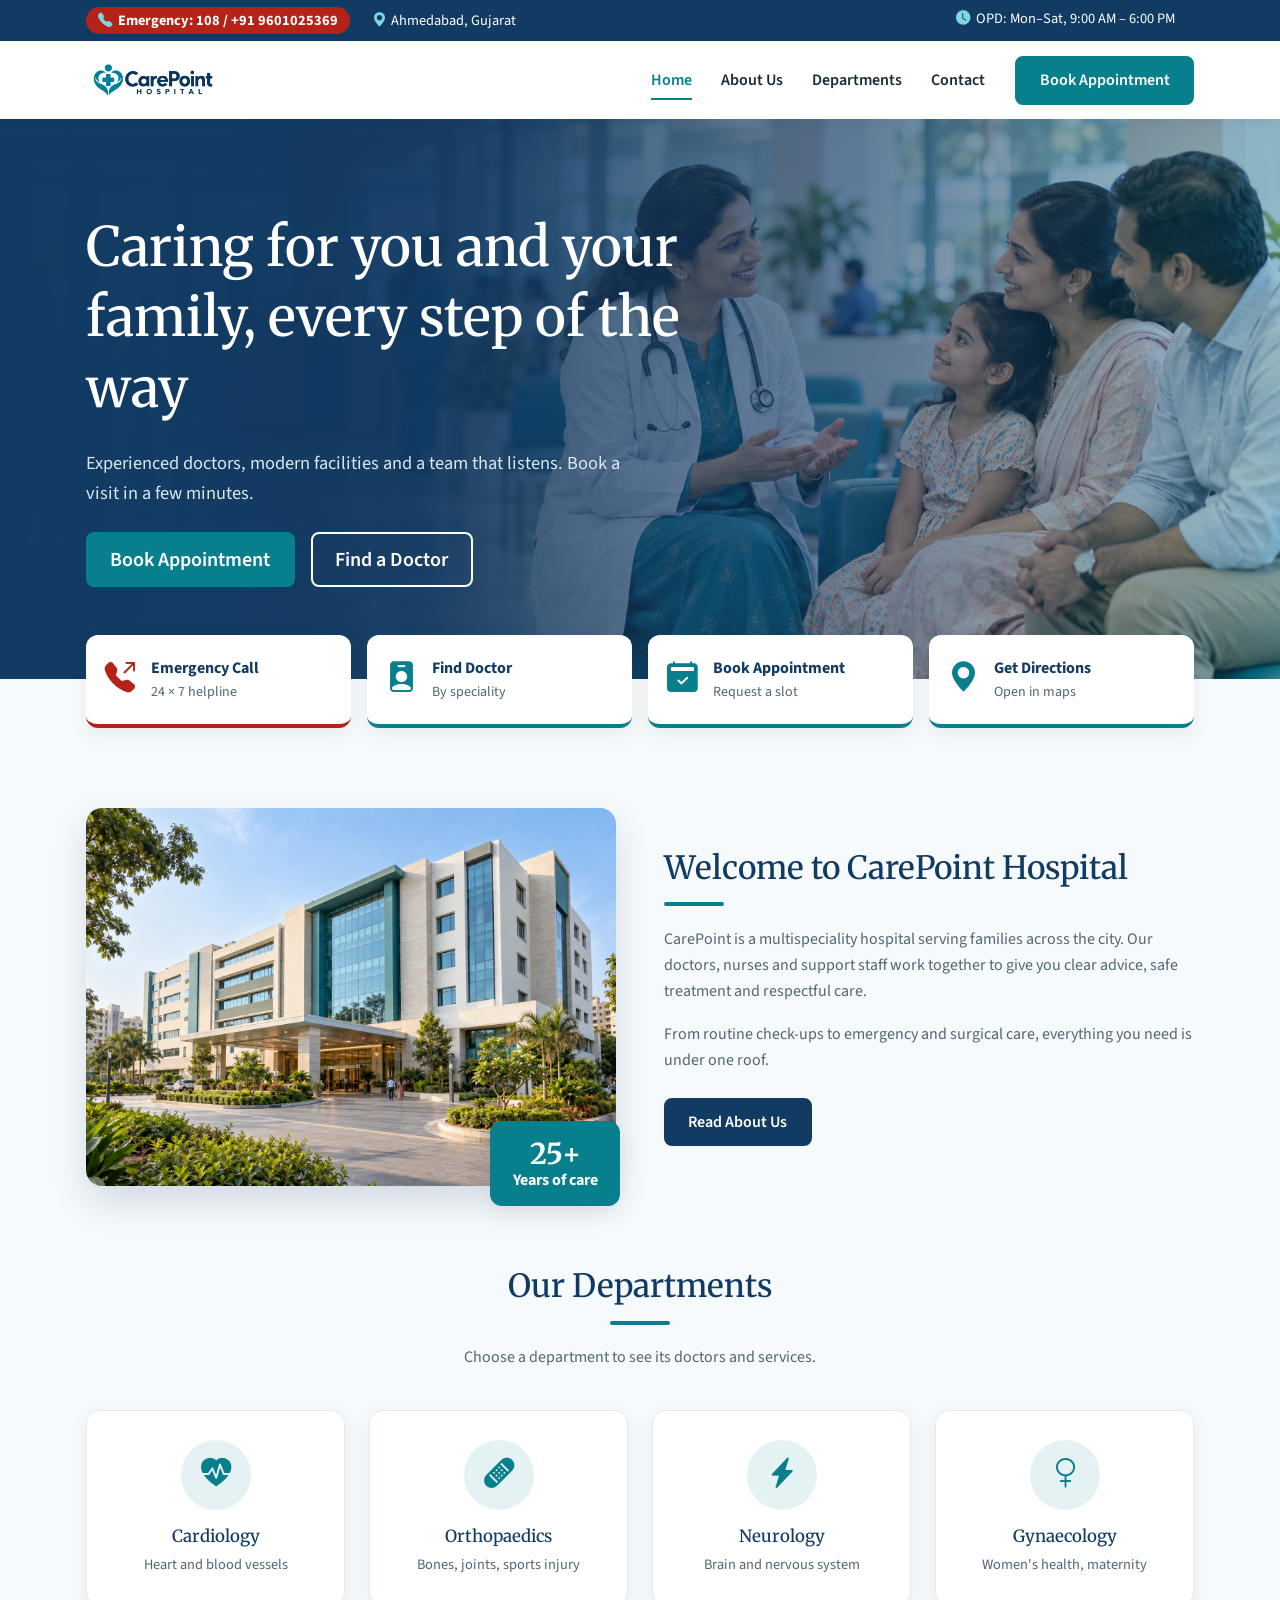
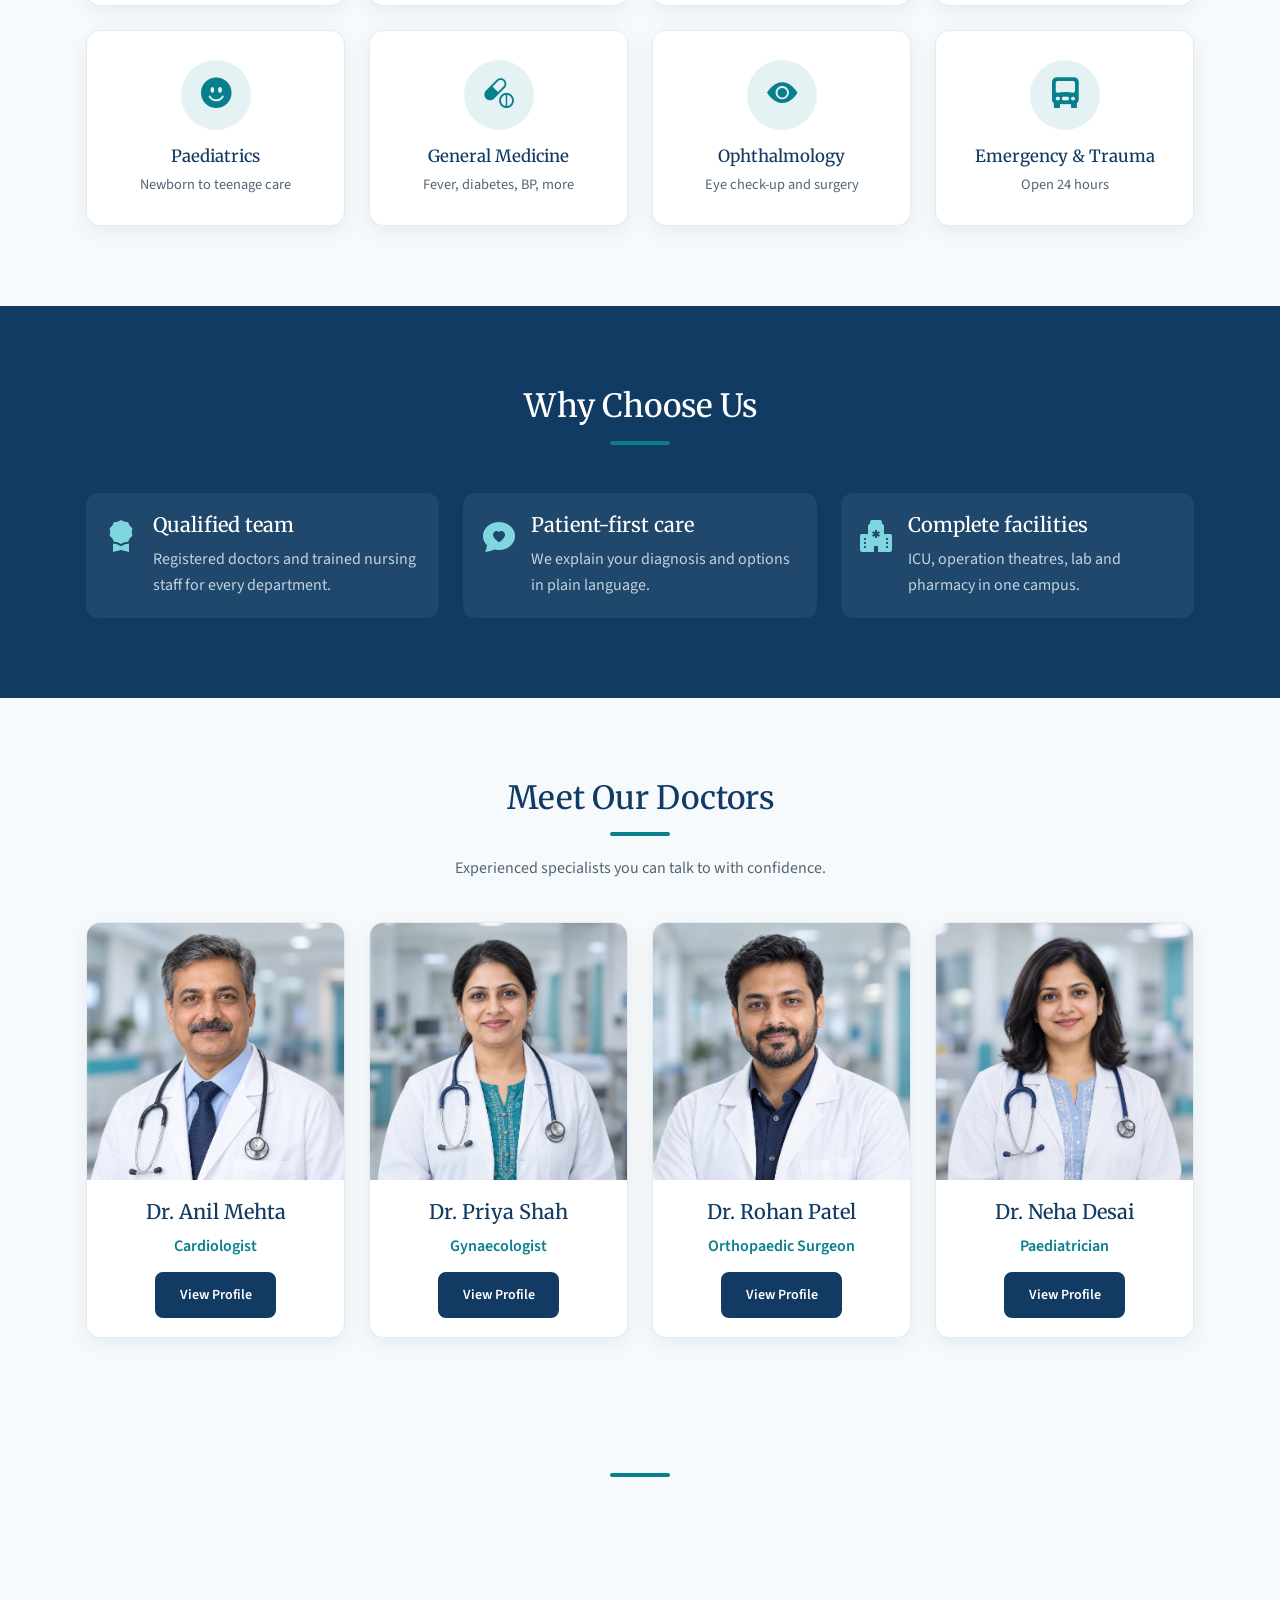
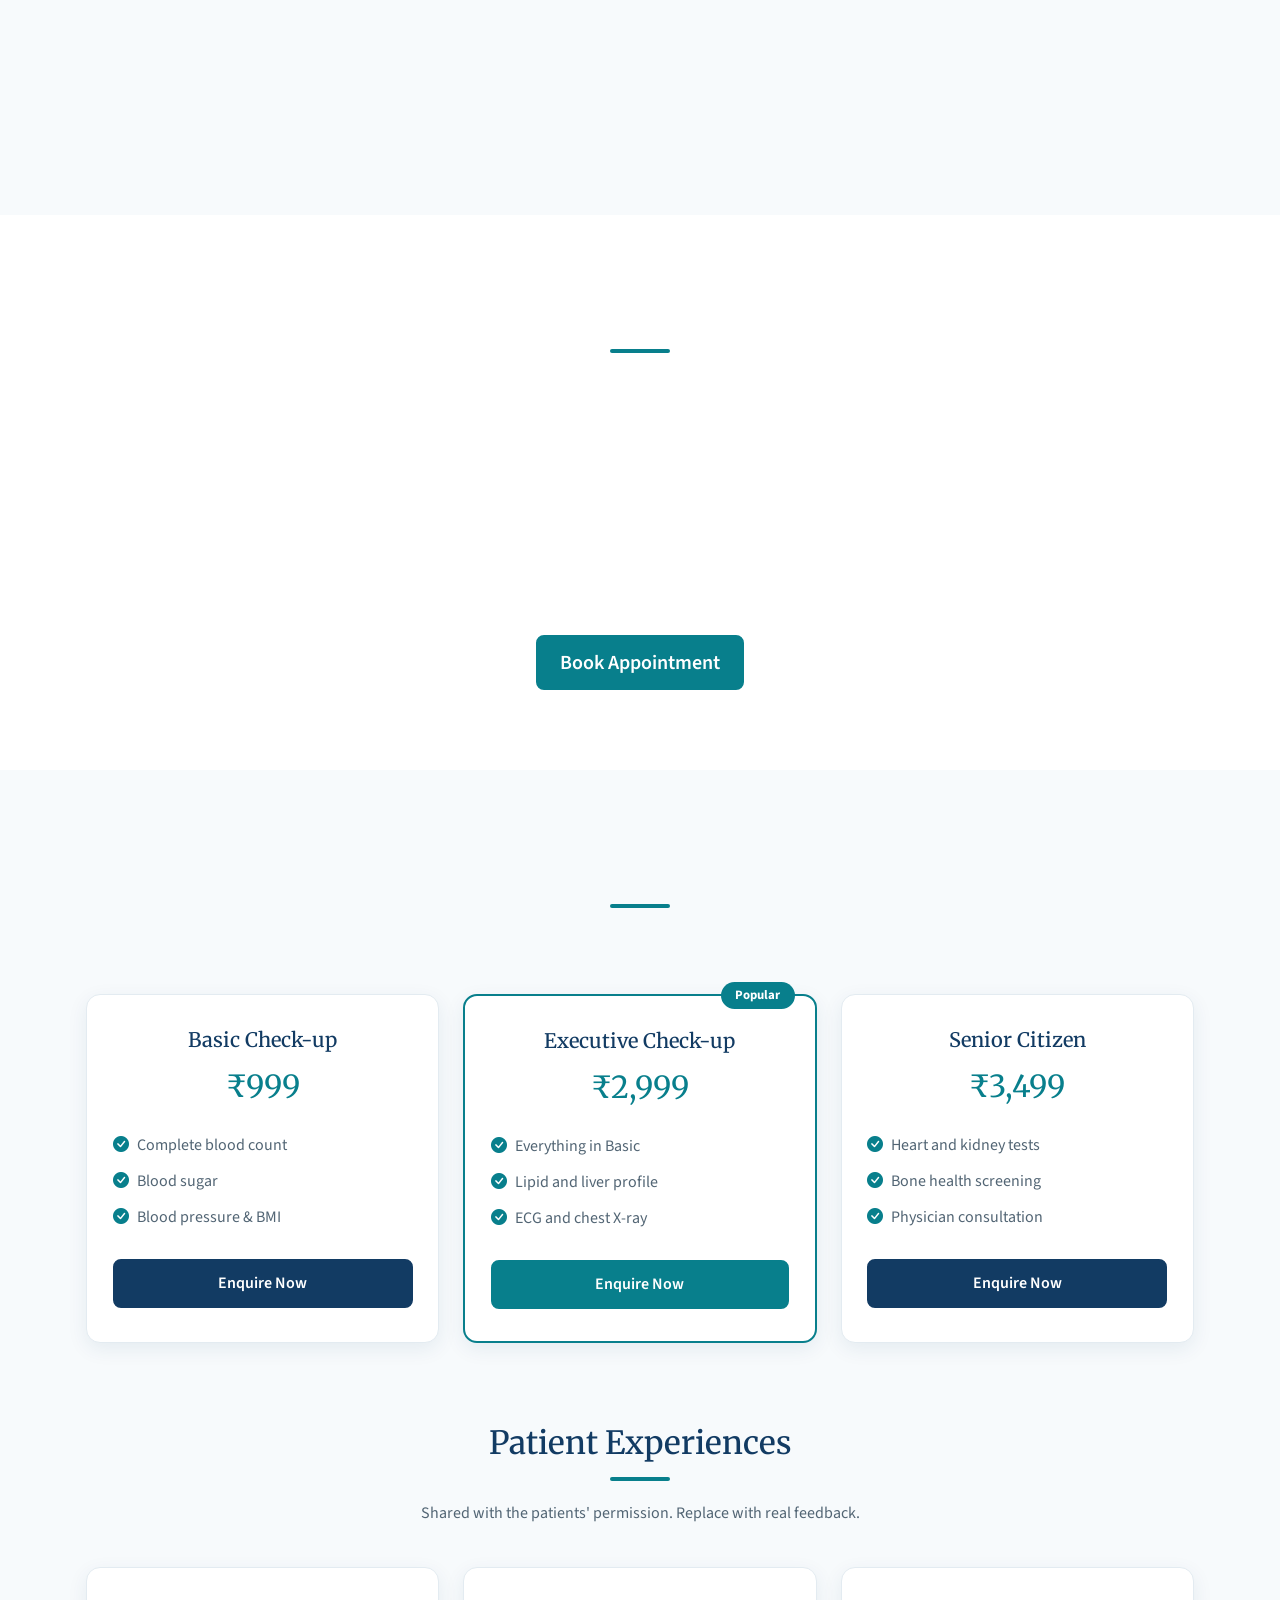
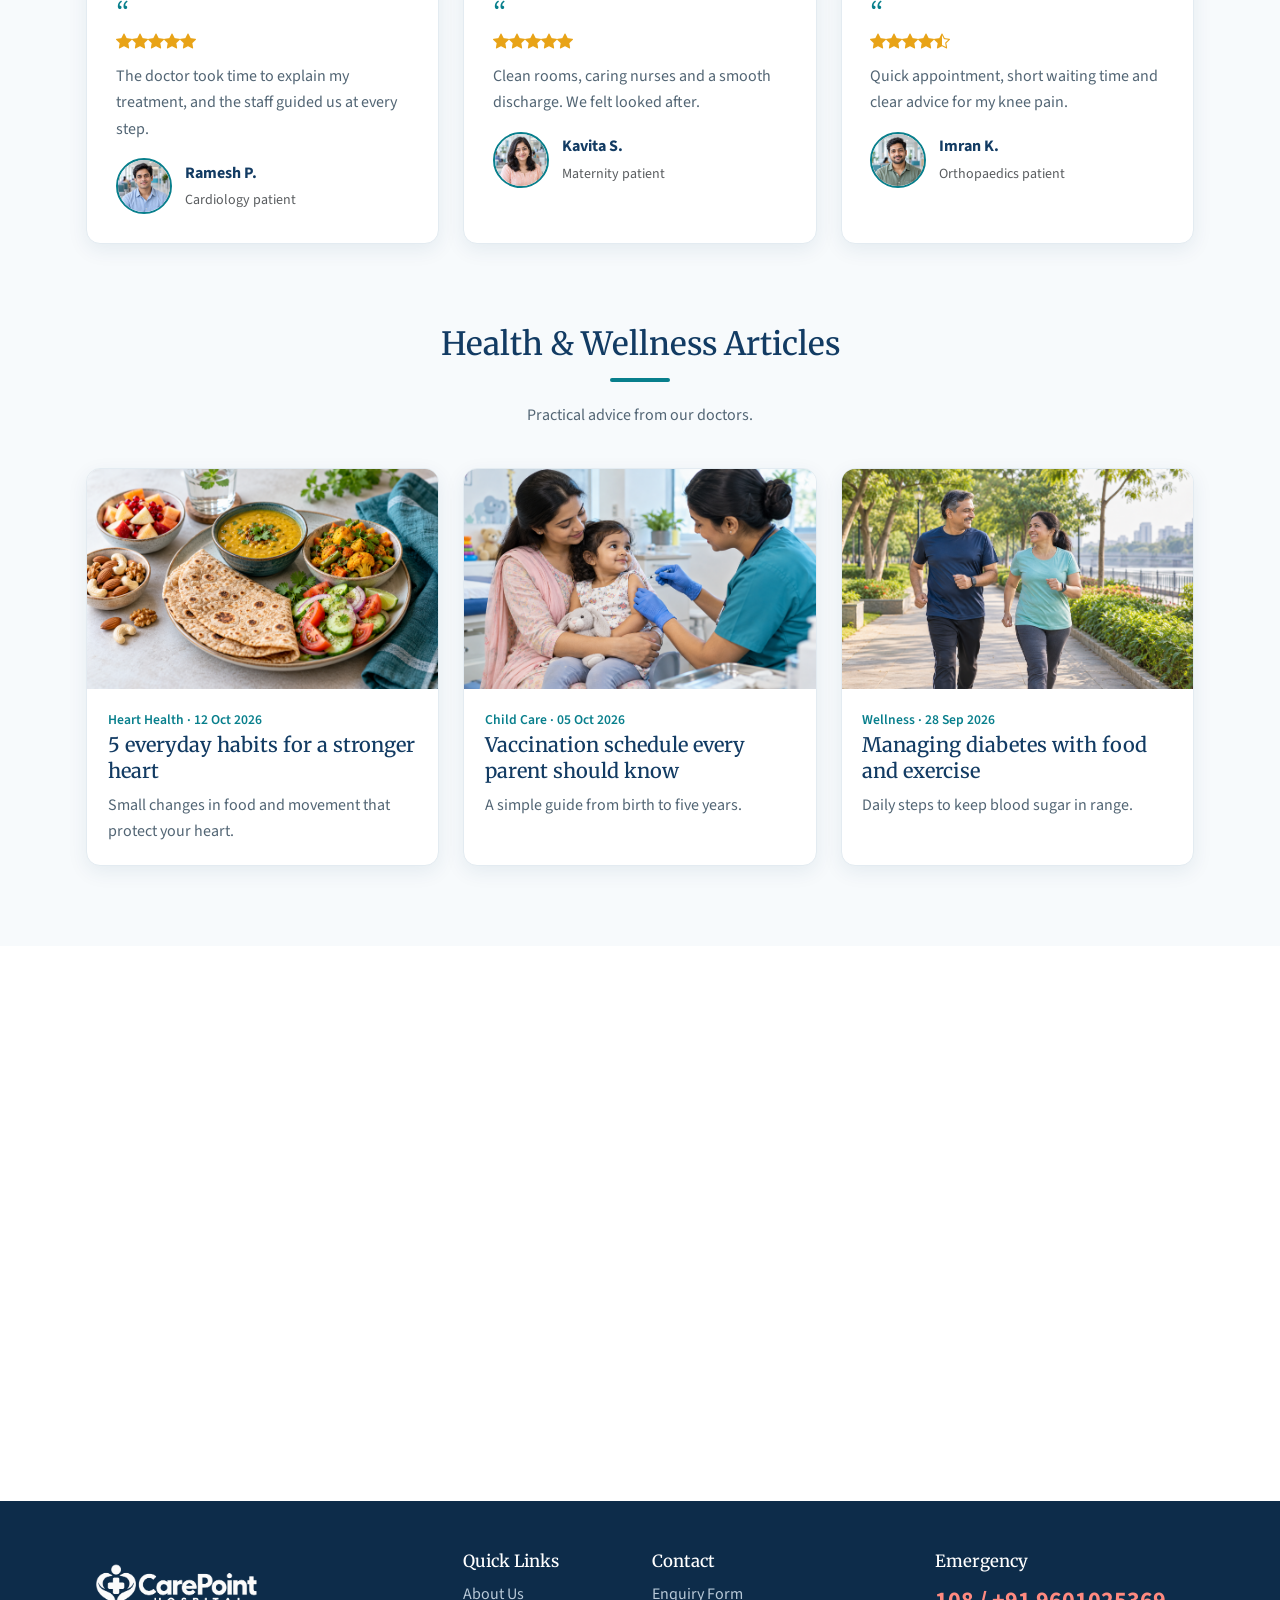
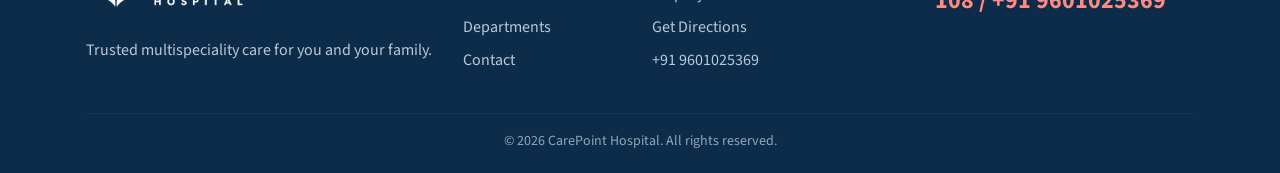
==== commit 135d115a: "Website updated" ====
--- a/index.html
+++ b/index.html
@@ -12,6 +12,7 @@
         rel="stylesheet">
     <link href="css/style.css" rel="stylesheet">
     <link rel="stylesheet" href="css/styleres.css">
+    <link rel="shortcut icon" href="images/image copy 48.png" type="image/x-icon">
 </head>
 
 <body>
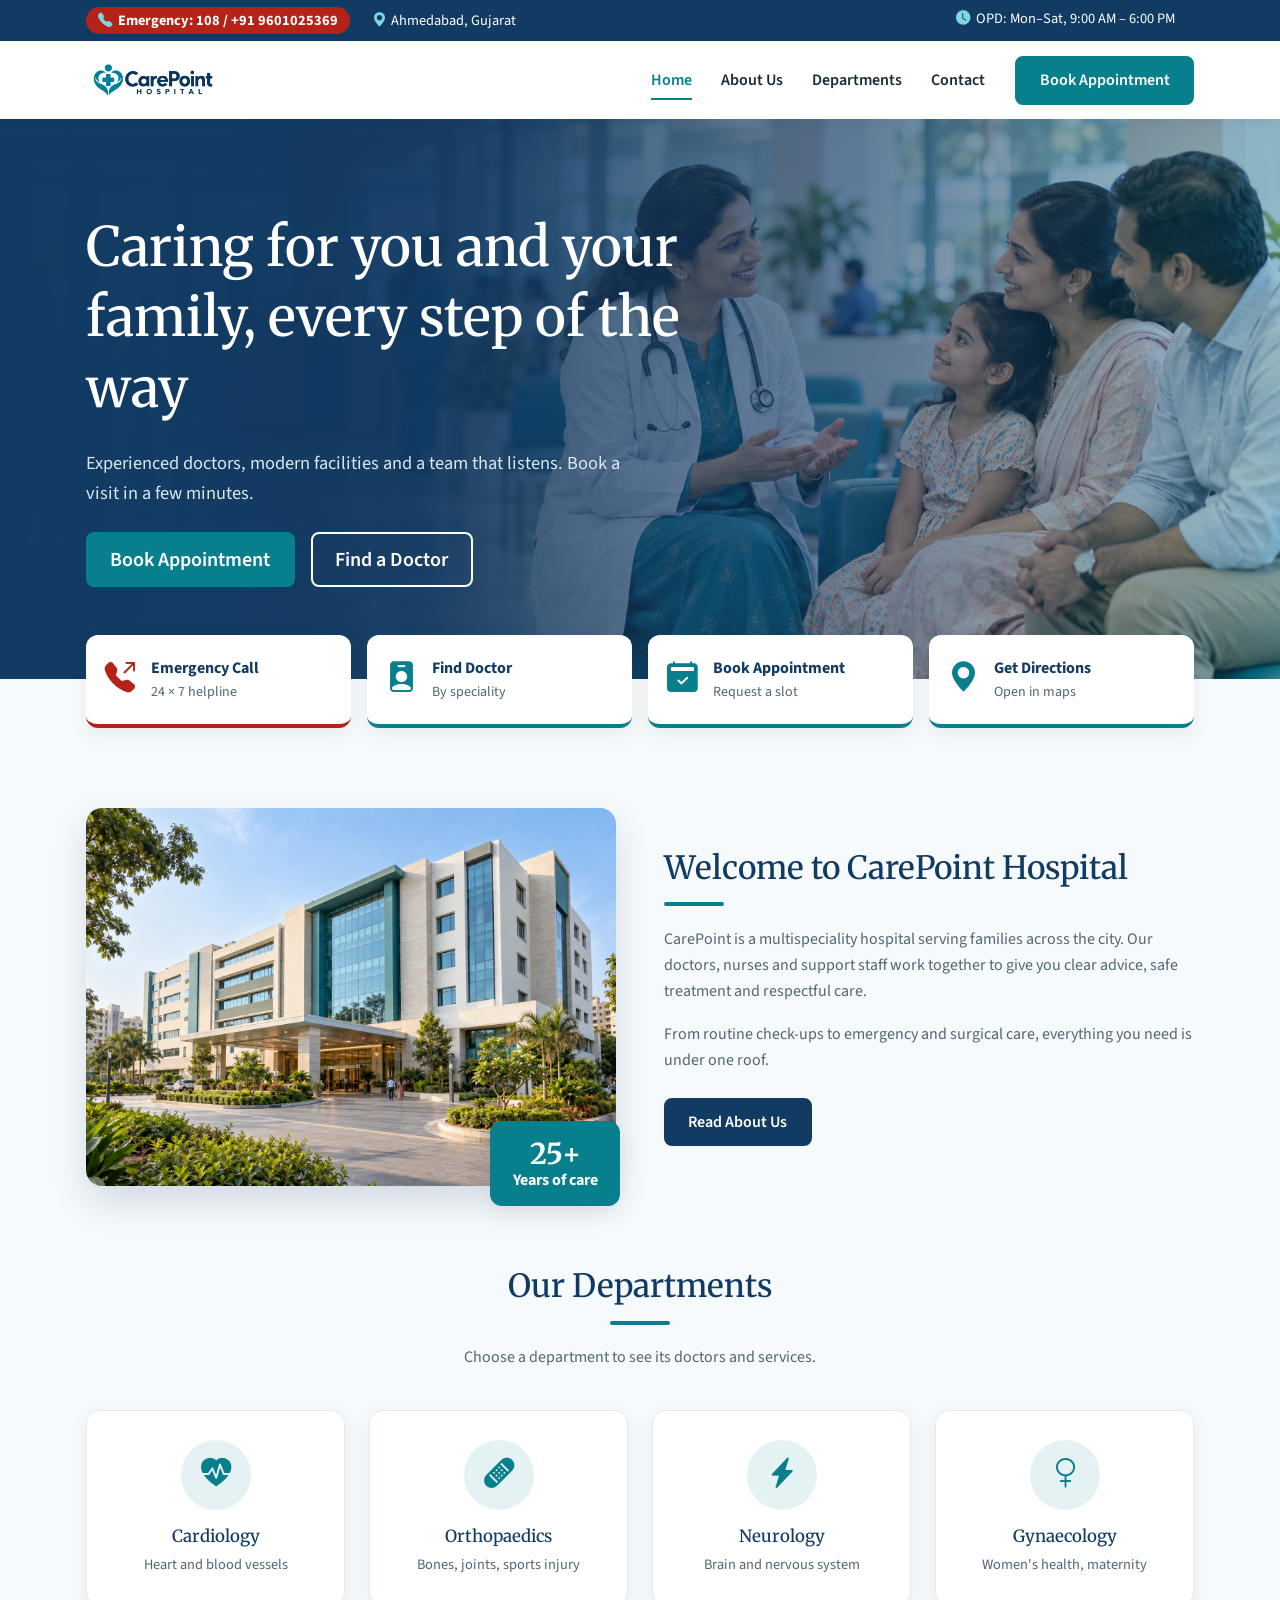
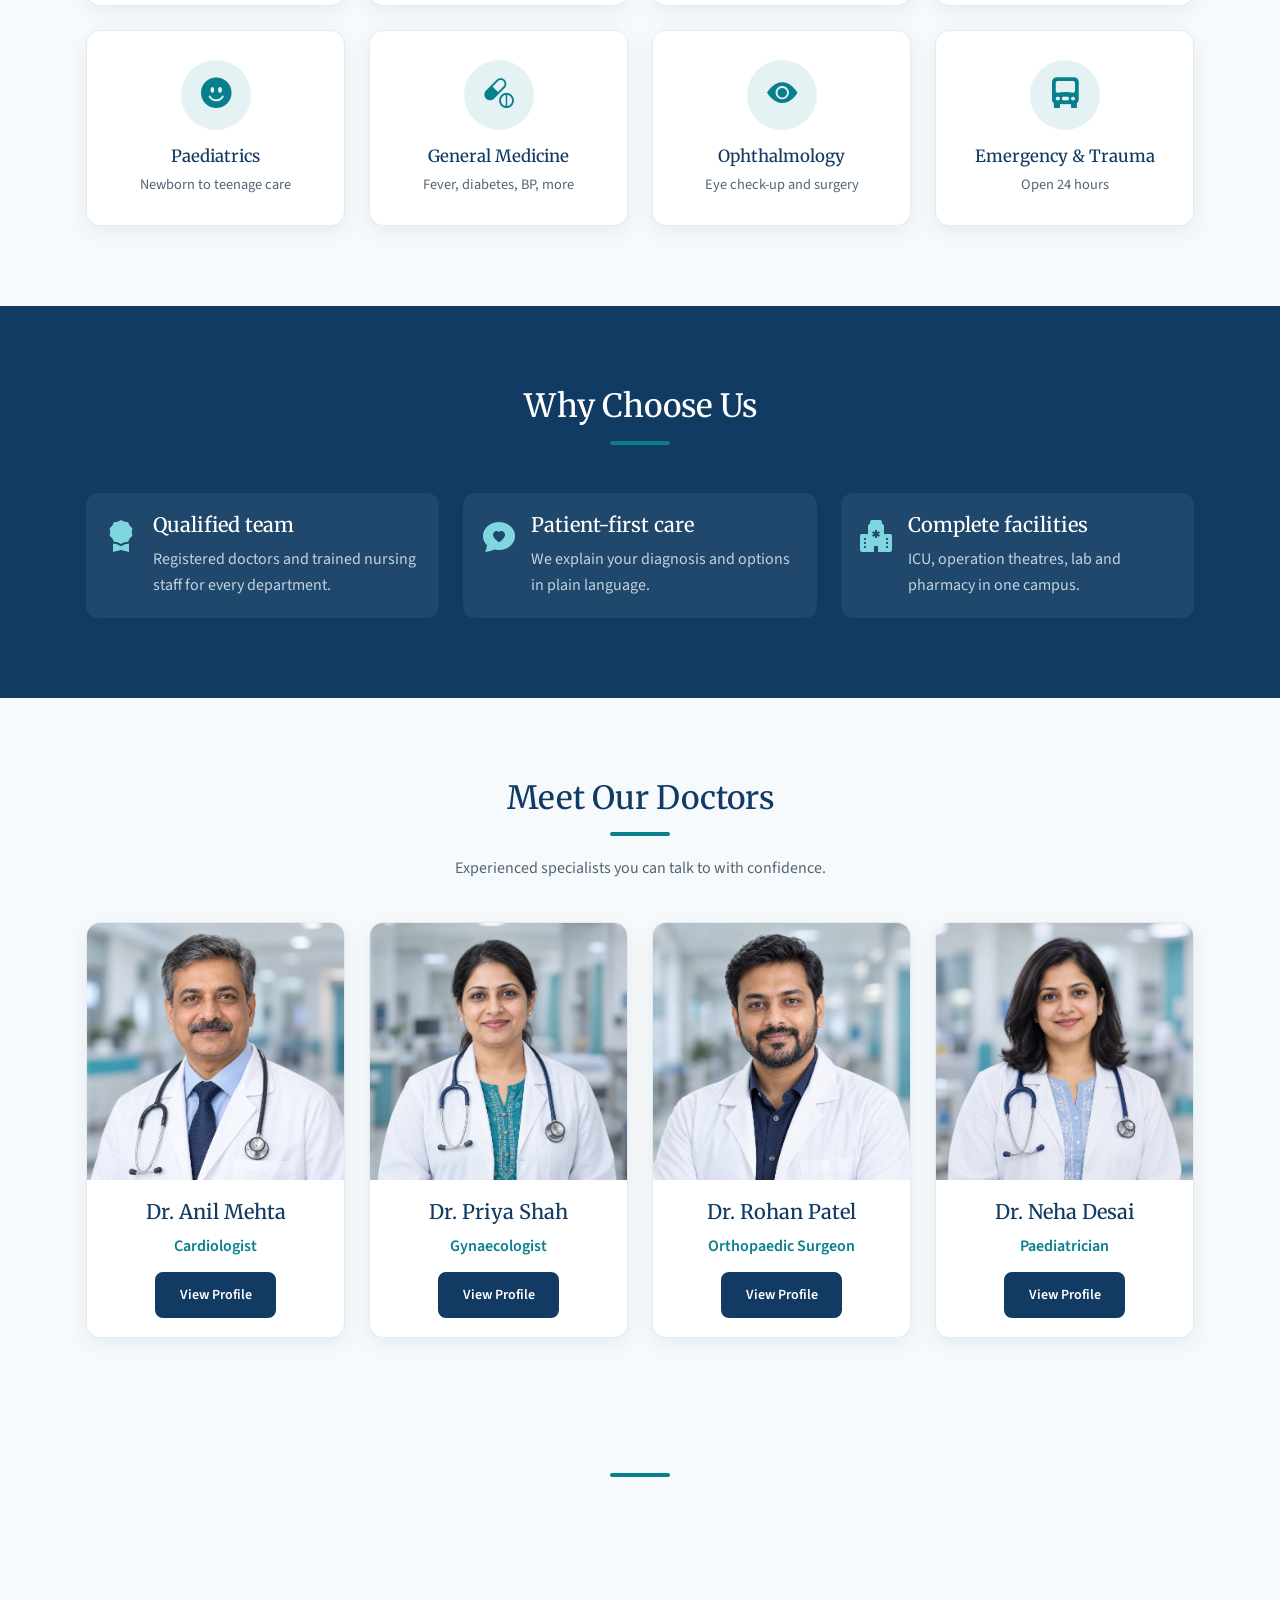
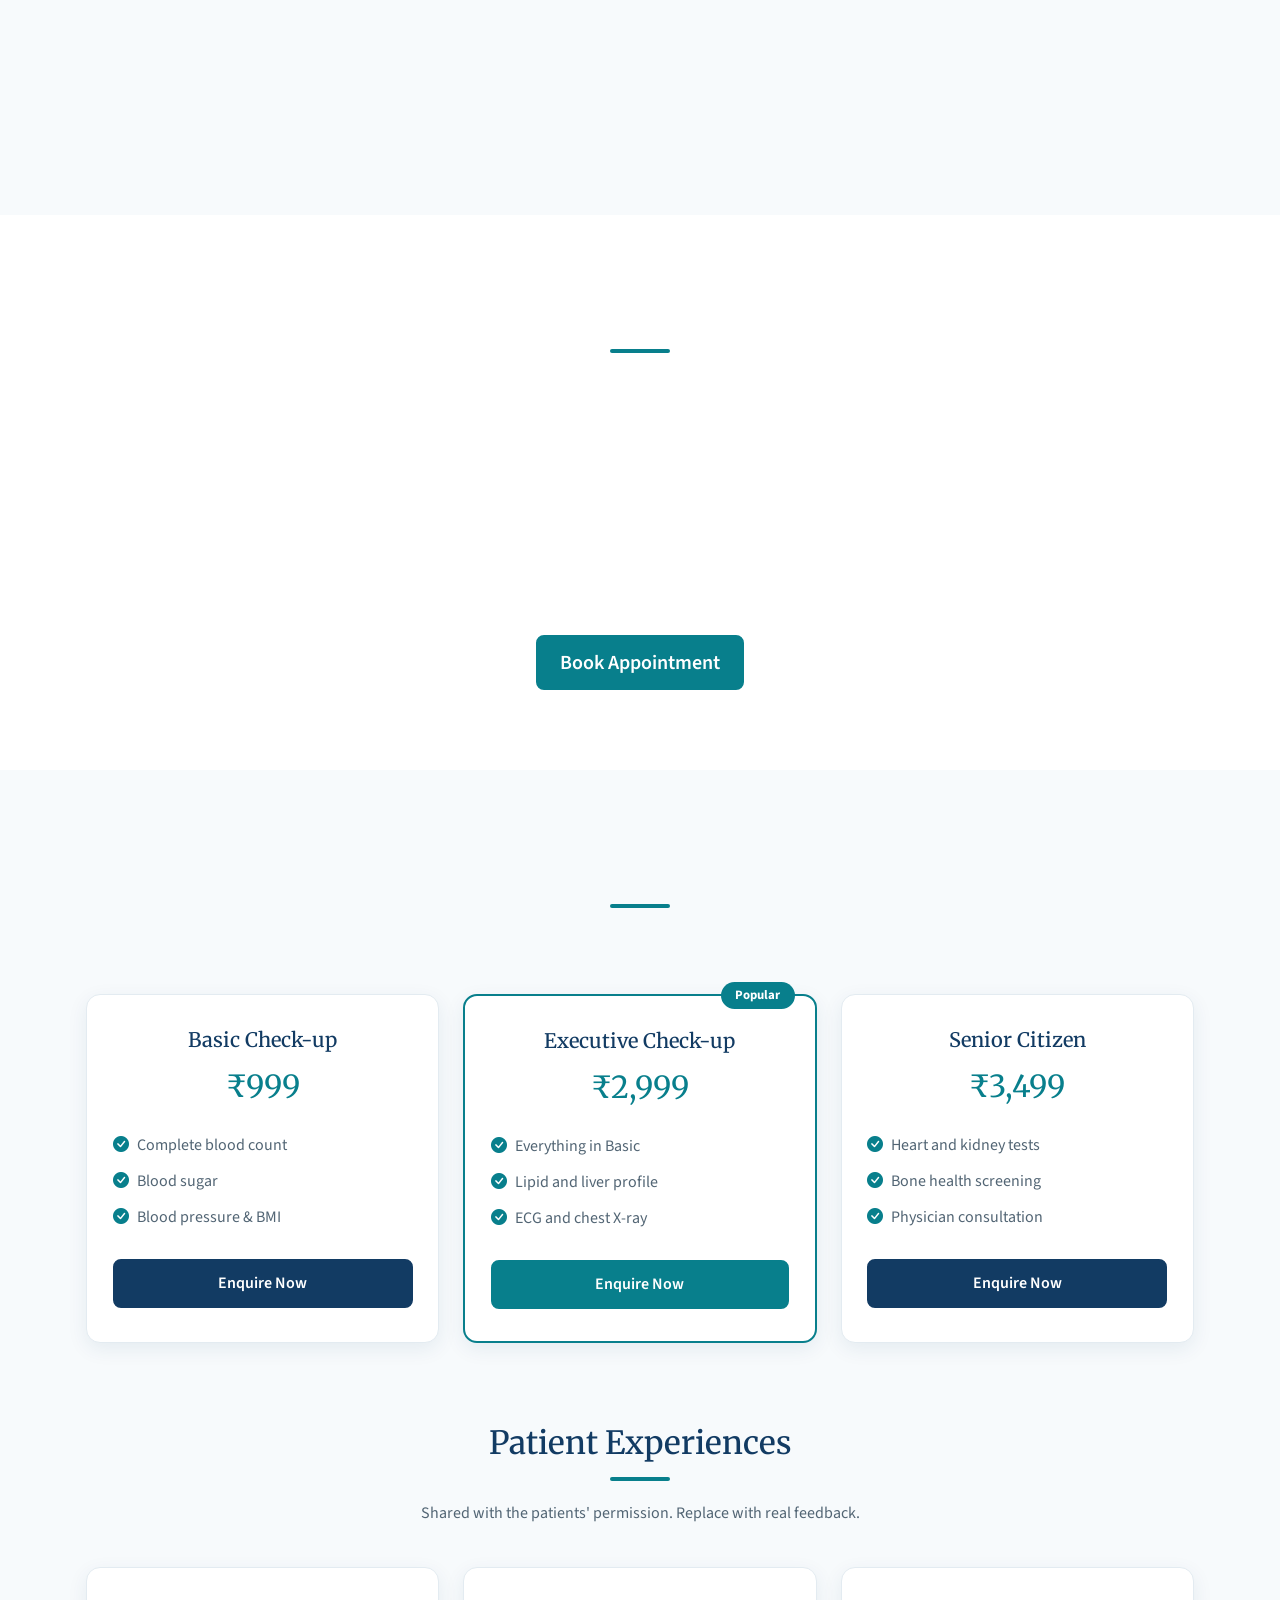
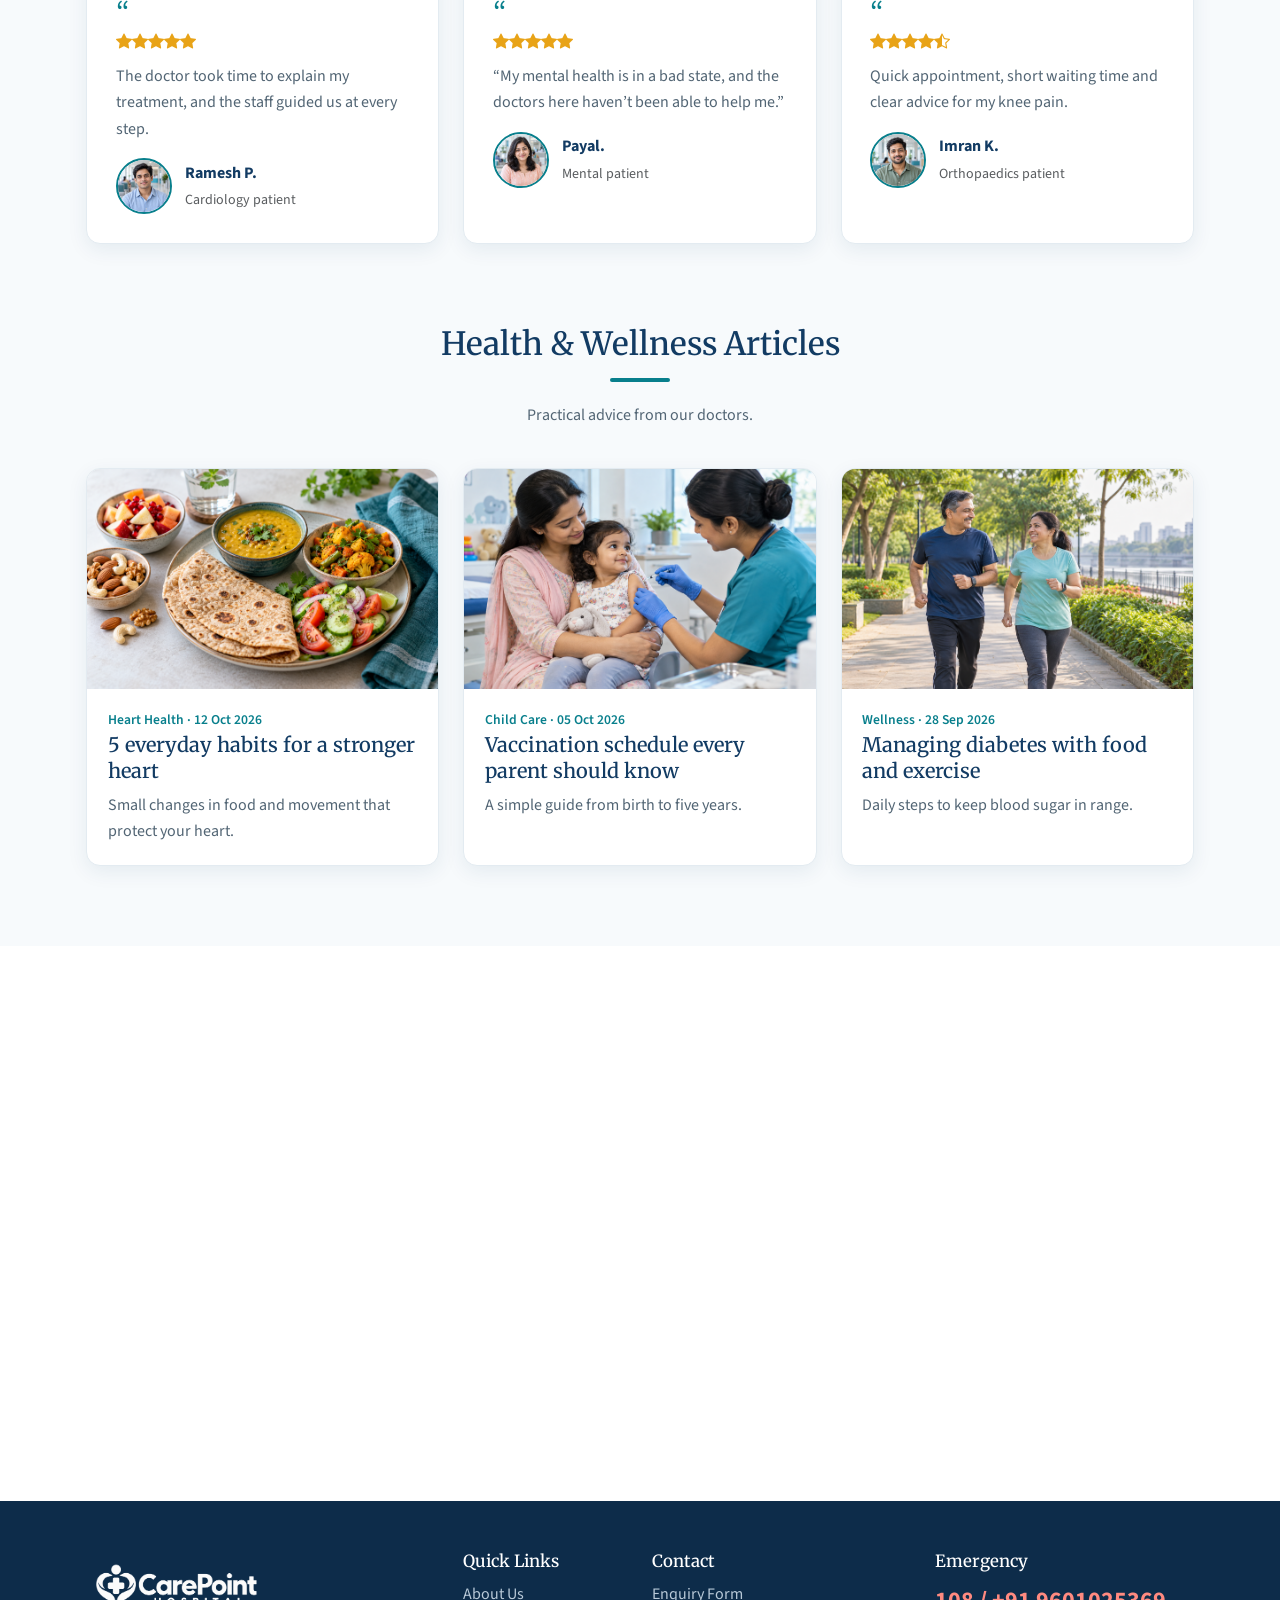
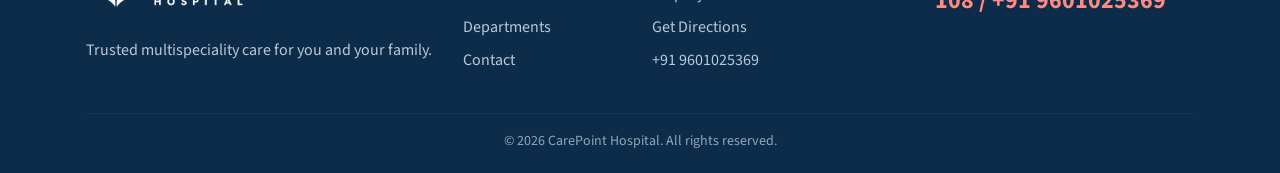
==== commit 9651be71: "favadd" ====
--- a/index.html
+++ b/index.html
@@ -380,9 +380,9 @@
                         <div class="stars mb-2"><i class="bi bi-star-fill"></i><i class="bi bi-star-fill"></i><i
                                 class="bi bi-star-fill"></i><i class="bi bi-star-fill"></i><i
                                 class="bi bi-star-fill"></i></div>
-                        <p>Clean rooms, caring nurses and a smooth discharge. We felt looked after.</p>
+                        <p>“My mental health is in a bad state, and the doctors here haven’t been able to help me.”</p>
                         <div class="who"><img src="images/image copy 12.png" alt="Patient photo" width="80" height="80">
-                            <div><strong>Kavita S.</strong><small class="text-muted">Maternity patient</small></div>
+                            <div><strong>Payal.</strong><small class="text-muted">Mental patient</small></div>
                         </div>
                     </div>
                 </div>
